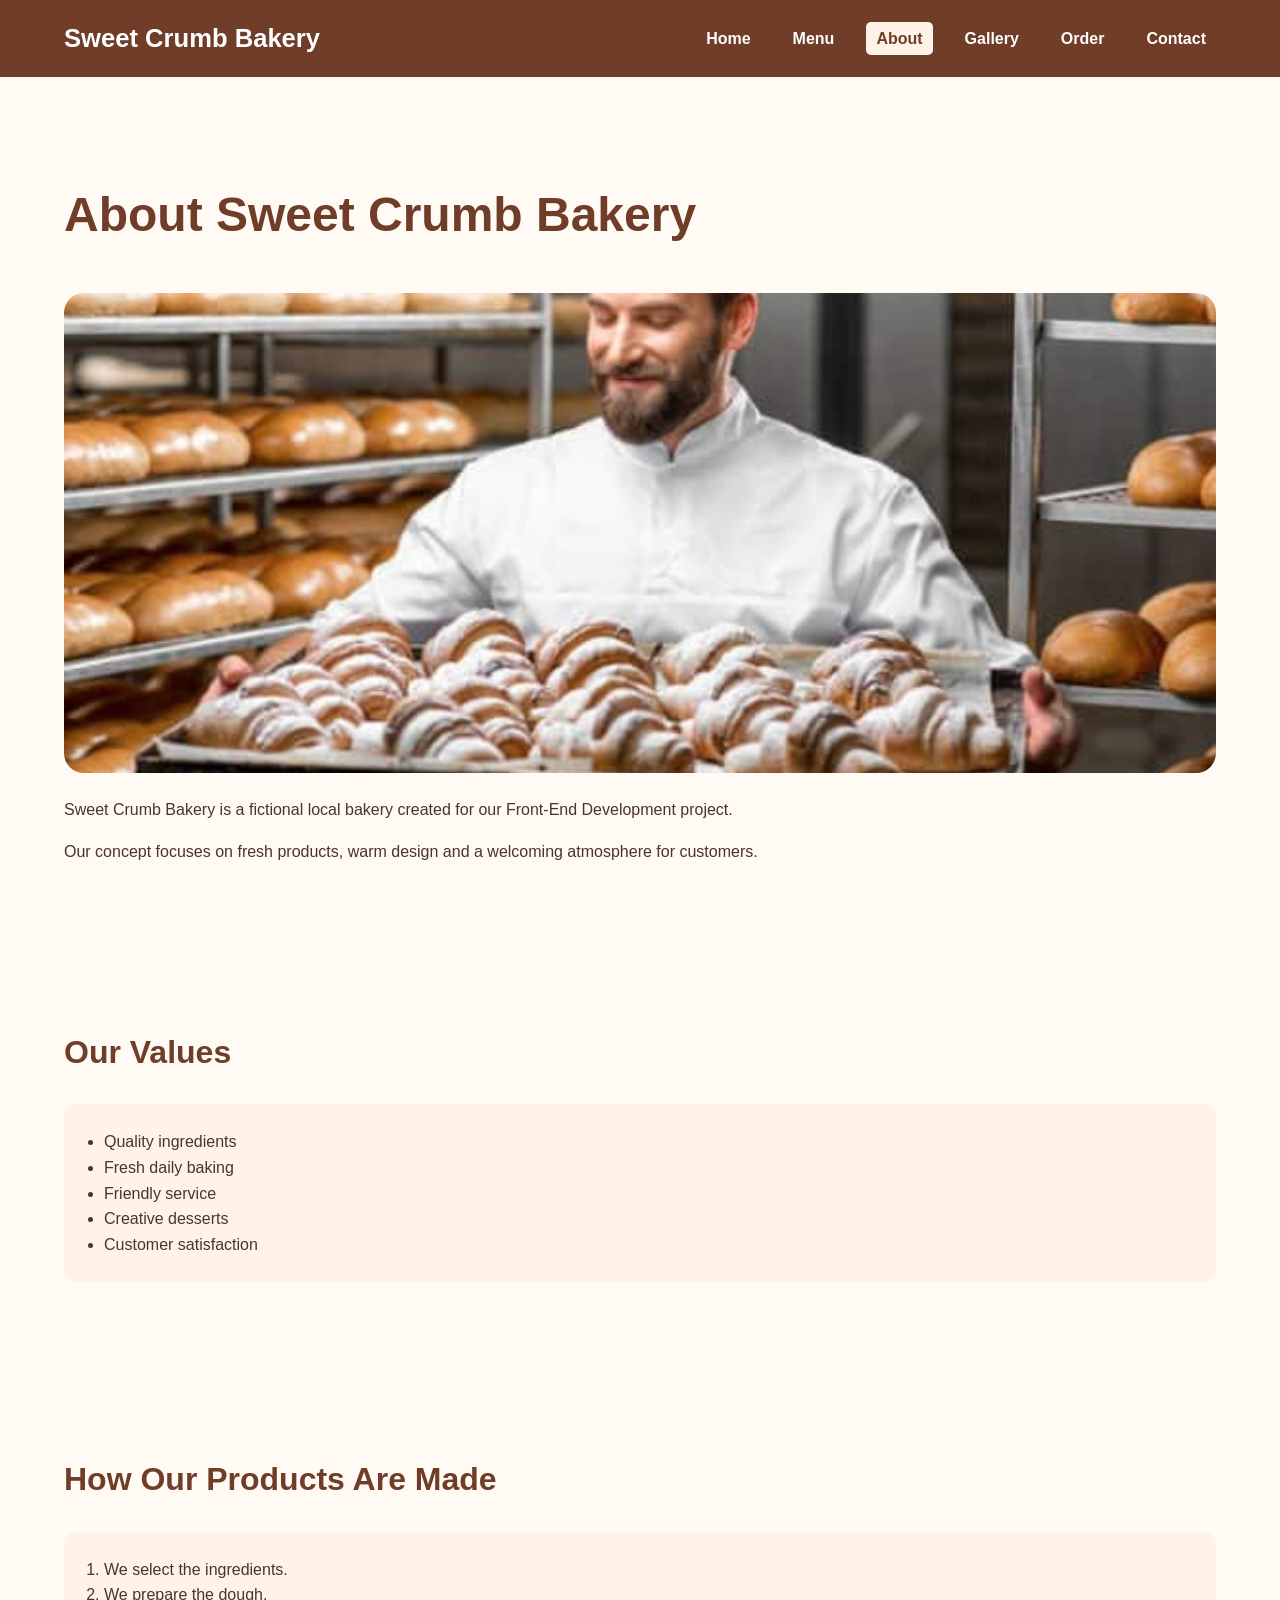
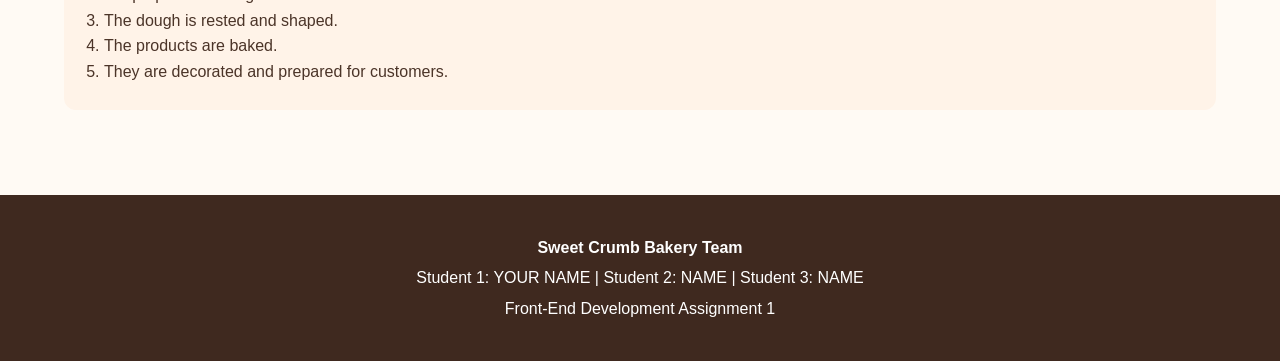
==== about.html @ 6a40d001 "first commit" ====
<!DOCTYPE html>
<html lang="en">

<head>
    <!-- Page created by Student 2 -->
    <meta charset="UTF-8">
    <meta name="viewport" content="width=device-width, initial-scale=1.0">

    <title>Sweet Crumb Bakery | About Us</title>

    <link rel="stylesheet" href="css/style.css">
</head>

<body>

<header id="main-header">

    <nav class="nav-container">

        <a class="logo" href="index.html">
            Sweet Crumb Bakery
        </a>

        <ul class="nav-menu">
            <li><a href="index.html">Home</a></li>
            <li><a href="menu.html">Menu</a></li>
            <li><a class="active" href="about.html">About</a></li>
            <li><a href="gallery.html">Gallery</a></li>
            <li><a href="order.html">Order</a></li>
            <li><a href="contact.html">Contact</a></li>
        </ul>

    </nav>

</header>


<main>

<section class="section">

    <div class="container">

        <h1>About Sweet Crumb Bakery</h1>

        <img
            src="images/about.jpg"
            alt="Baker preparing fresh bakery products"
            class="feature-image"
        >

        <p>
            Sweet Crumb Bakery is a fictional local bakery created
            for our Front-End Development project.
        </p>

        <p>
            Our concept focuses on fresh products, warm design
            and a welcoming atmosphere for customers.
        </p>

    </div>

</section>


<section class="section">

    <div class="container">

        <h2>Our Values</h2>

        <ul class="list-box">
            <li>Quality ingredients</li>
            <li>Fresh daily baking</li>
            <li>Friendly service</li>
            <li>Creative desserts</li>
            <li>Customer satisfaction</li>
        </ul>

    </div>

</section>


<section class="section">

    <div class="container">

        <h2>How Our Products Are Made</h2>

        <ol class="list-box">
            <li>We select the ingredients.</li>
            <li>We prepare the dough.</li>
            <li>The dough is rested and shaped.</li>
            <li>The products are baked.</li>
            <li>They are decorated and prepared for customers.</li>
        </ol>

    </div>

</section>

</main>


<footer>

    <p><strong>Sweet Crumb Bakery Team</strong></p>

    <p>
        Student 1: YOUR NAME |
        Student 2: NAME |
        Student 3: NAME
    </p>

    <p>Front-End Development Assignment 1</p>

</footer>

</body>

</html>
---- css/style.css ----
/* ================================
   SWEET CRUMB BAKERY
   Assignment 1 - HTML & CSS Basics
   ================================ */


/* ELEMENT SELECTORS */

* {
    box-sizing: border-box;
}

body {
    margin: 0;
    font-family: Arial, Helvetica, sans-serif;
    background-color: #fffaf4;
    color: #4b3428;
    line-height: 1.6;
}

h1,
h2,
h3 {
    color: #6f3d28;
}

h1 {
    font-size: 3rem;
}

h2 {
    font-size: 2rem;
}

p {
    font-size: 1rem;
}

a {
    color: #9b5d3e;
    text-decoration: none;
}

a:hover {
    color: #d78d5d;
}


/* ID SELECTOR */

#main-header {
    background-color: #6f3d28;
    padding: 18px 5%;
}

#contact-form,
#order-form {
    background-color: #fff3e8;
    border: 2px solid #e2b995;
    border-radius: 15px;
    padding: 25px;
}


/* NAVIGATION */

.nav-container {
    max-width: 1200px;
    margin: auto;
    display: flex;
    justify-content: space-between;
    align-items: center;
}

.logo {
    color: white;
    font-size: 1.6rem;
    font-weight: bold;
}

.nav-menu {
    list-style: none;
    padding: 0;
    margin: 0;
    display: flex;
    gap: 22px;
}


/* DESCENDANT SELECTOR */

.nav-menu a {
    color: white;
    font-weight: bold;
    padding: 8px 10px;
    border-radius: 5px;
}

.nav-menu a:hover {
    background-color: #d78d5d;
    color: white;
}

.nav-menu a.active {
    background-color: #fff3e8;
    color: #6f3d28;
}


/* LAYOUT */

.container {
    width: 90%;
    max-width: 1200px;
    margin: auto;
}

.section {
    padding: 60px 0;
}

.text-center {
    text-align: center;
}


/* HERO */

.hero {
    min-height: 70vh;
    display: flex;
    align-items: center;
    gap: 40px;
}

.hero-text,
.hero-image {
    width: 50%;
}

.hero-image img {
    width: 100%;
    height: 450px;
    object-fit: cover;
    border-radius: 20px;
}

.highlight {
    color: #d0784c;
}


/* CARDS */

.card-grid,
.menu-grid,
.gallery-grid {
    display: flex;
    flex-wrap: wrap;
    gap: 25px;
}

.card {
    background-color: white;
    border: 1px solid #ead7c7;
    border-radius: 15px;
    padding: 25px;
    flex: 1;
    min-width: 250px;
    box-shadow: 0 4px 12px rgba(0, 0, 0, 0.08);
}

.card:hover {
    transform: translateY(-4px);
}

.card img {
    width: 100%;
    height: 220px;
    object-fit: cover;
    border-radius: 12px;
}


/* BUTTON */

.btn {
    display: inline-block;
    background-color: #9b5d3e;
    color: white;
    border: none;
    border-radius: 8px;
    padding: 12px 22px;
    cursor: pointer;
    font-size: 1rem;
}

.btn:hover {
    background-color: #d0784c;
    color: white;
}


/* IMAGES */

.feature-image {
    width: 100%;
    max-height: 480px;
    object-fit: cover;
    border-radius: 20px;
}

.round-image {
    width: 180px;
    height: 180px;
    object-fit: cover;
    border-radius: 50%;
    border: 5px solid #e2b995;
}


/* TABLE */

table {
    width: 100%;
    border-collapse: collapse;
    background-color: white;
    margin-top: 25px;
}

table th {
    background-color: #6f3d28;
    color: white;
    padding: 15px;
}

table td {
    border: 1px solid #ddc7b5;
    padding: 15px;
    text-align: center;
}

table tr:nth-child(even) {
    background-color: #fff3e8;
}


/* FORMS */

form {
    max-width: 700px;
    margin: 20px auto;
}

.form-group {
    margin-bottom: 20px;
}

form label {
    display: block;
    font-weight: bold;
    margin-bottom: 7px;
}

form input,
form select,
form textarea {
    width: 100%;
    padding: 12px;
    border: 1px solid #cda98c;
    border-radius: 7px;
    font-family: inherit;
    font-size: 1rem;
}

form input:focus,
form select:focus,
form textarea:focus {
    outline: 2px solid #d78d5d;
    background-color: #fffdf9;
}

form textarea {
    min-height: 140px;
}


/* TEAM SECTION */

.team-box {
    margin-top: 40px;
    background-color: #f8e7d8;
    padding: 30px;
    border-left: 6px solid #9b5d3e;
    border-radius: 10px;
}


/* LISTS */

.list-box {
    background-color: #fff3e8;
    padding: 25px 40px;
    border-radius: 12px;
    margin: 25px 0;
}


/* FOOTER */

footer {
    background-color: #3f291f;
    color: white;
    padding: 35px 5%;
    text-align: center;
}

footer p {
    margin: 5px 0;
}


/* RESPONSIVE DESIGN */

@media (max-width: 800px) {

    .nav-container,
    .hero {
        flex-direction: column;
    }

    .nav-menu {
        flex-wrap: wrap;
        justify-content: center;
    }

    .hero-text,
    .hero-image {
        width: 100%;
    }

    h1 {
        font-size: 2.2rem;
    }
}
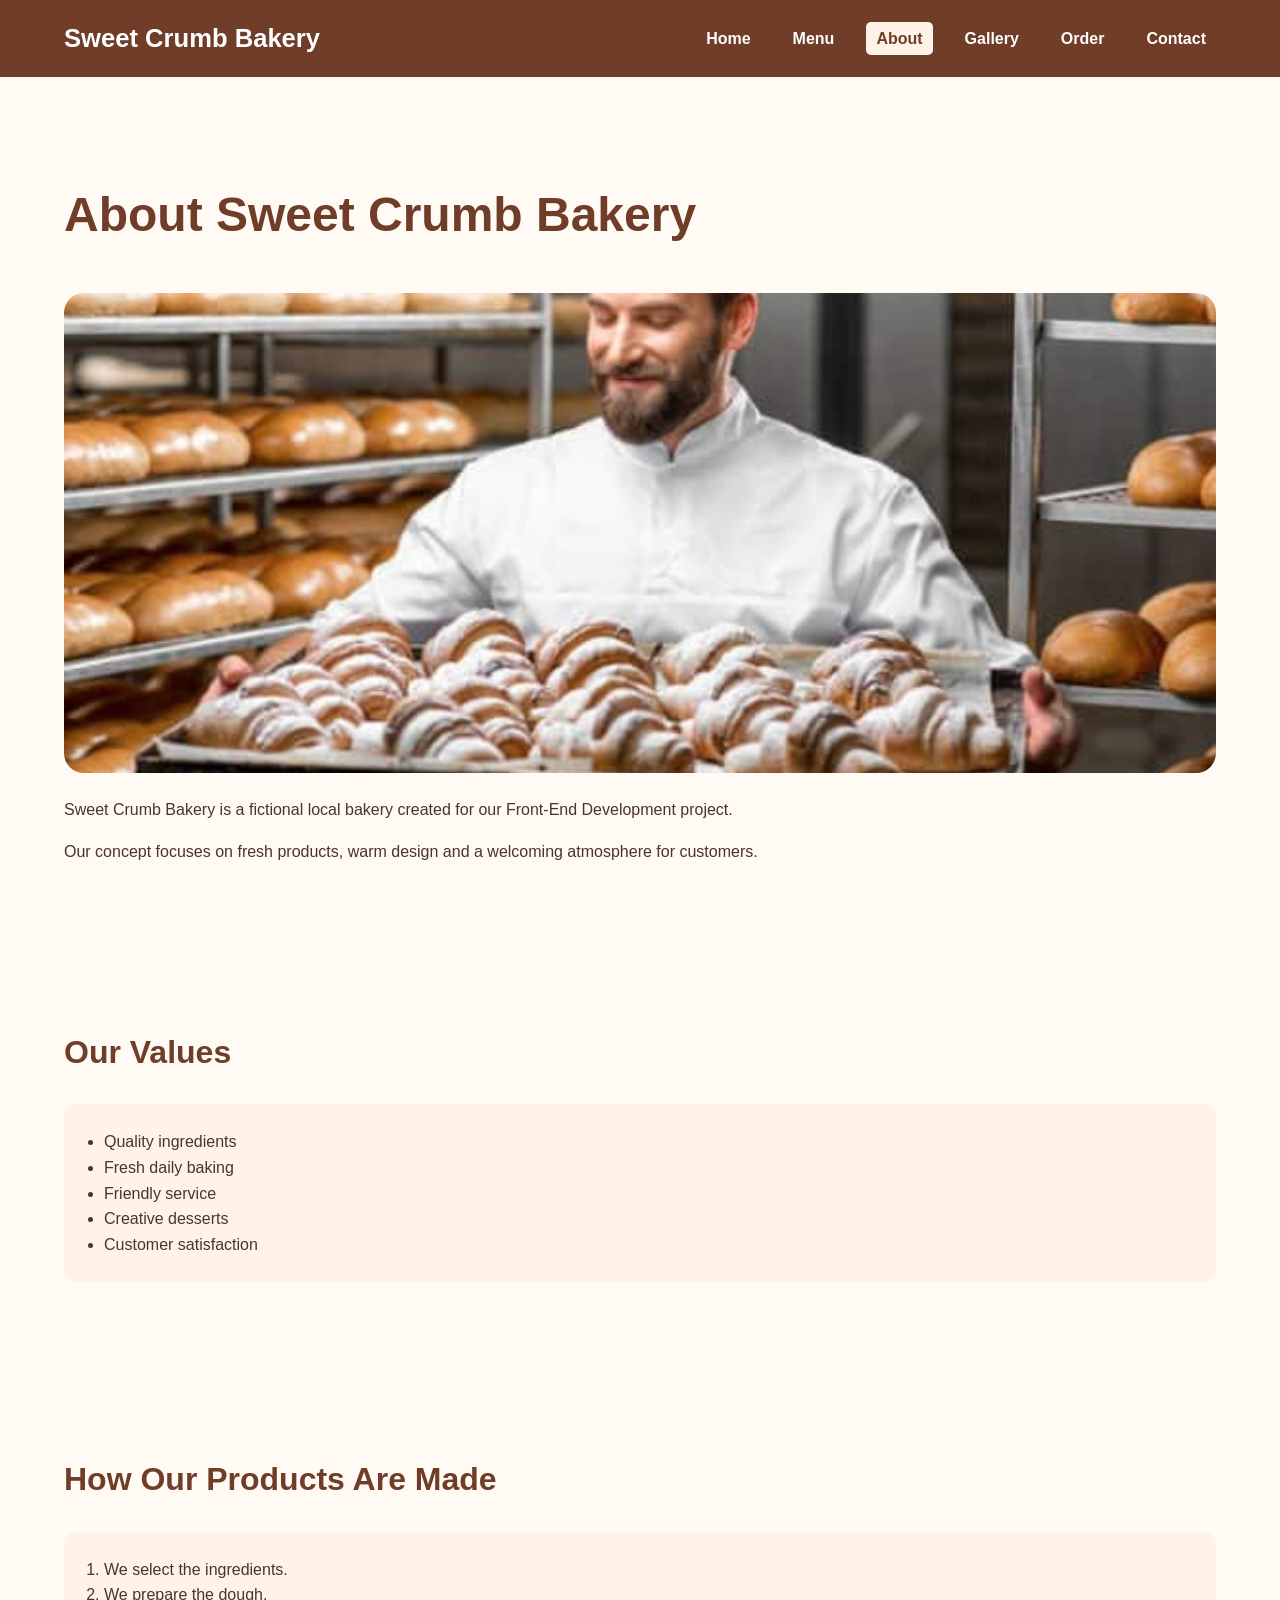
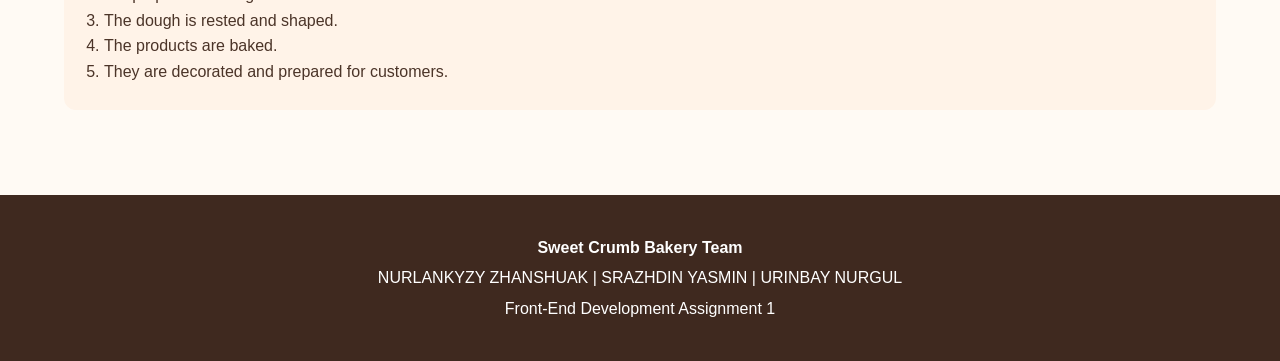
==== commit bf7e3bed: "update html and css" ====
--- a/about.html
+++ b/about.html
@@ -2,7 +2,7 @@
 <html lang="en">
 
 <head>
-    <!-- Page created by Student 2 -->
+    <!-- Page created by NURLANKYZY ZHANSHUAK -->
     <meta charset="UTF-8">
     <meta name="viewport" content="width=device-width, initial-scale=1.0">
 
@@ -109,9 +109,9 @@
     <p><strong>Sweet Crumb Bakery Team</strong></p>
 
     <p>
-        Student 1: YOUR NAME |
-        Student 2: NAME |
-        Student 3: NAME
+        NURLANKYZY ZHANSHUAK |
+        SRAZHDIN YASMIN |
+        URINBAY NURGUL
     </p>
 
     <p>Front-End Development Assignment 1</p>
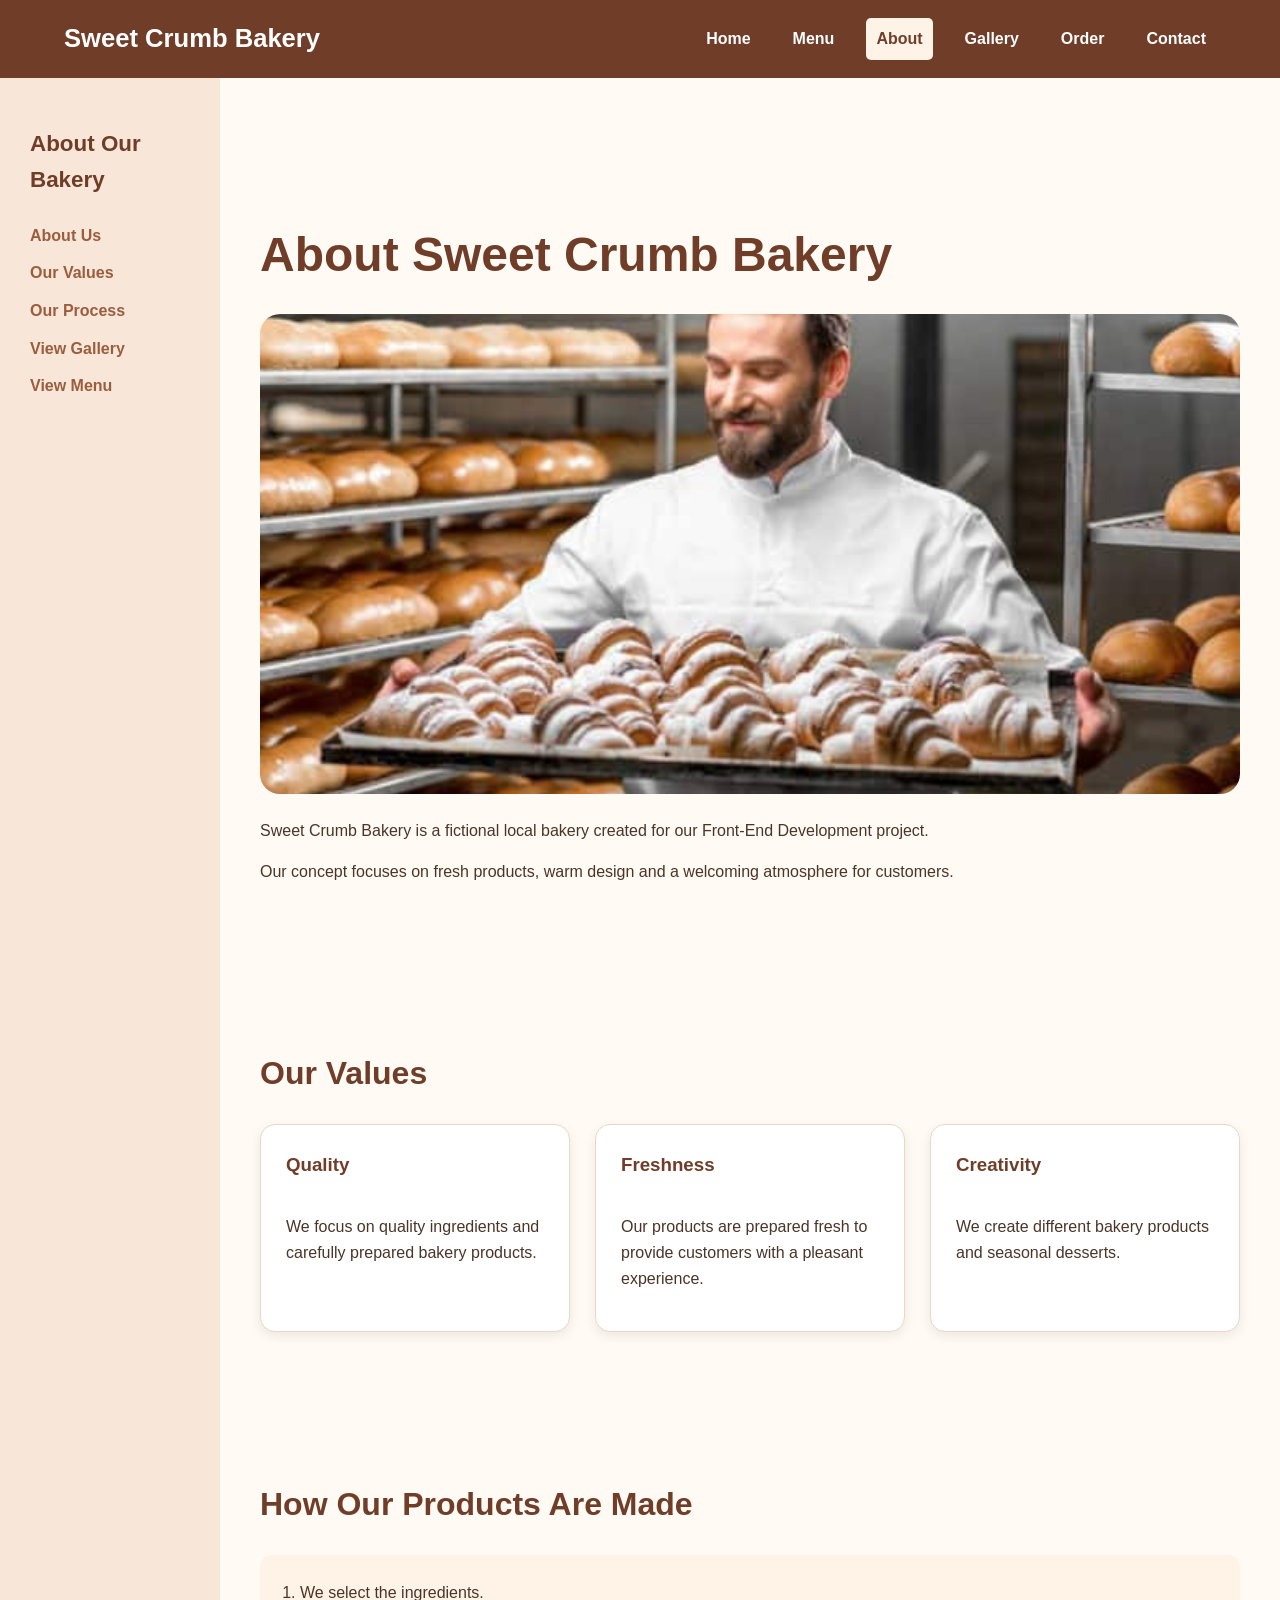
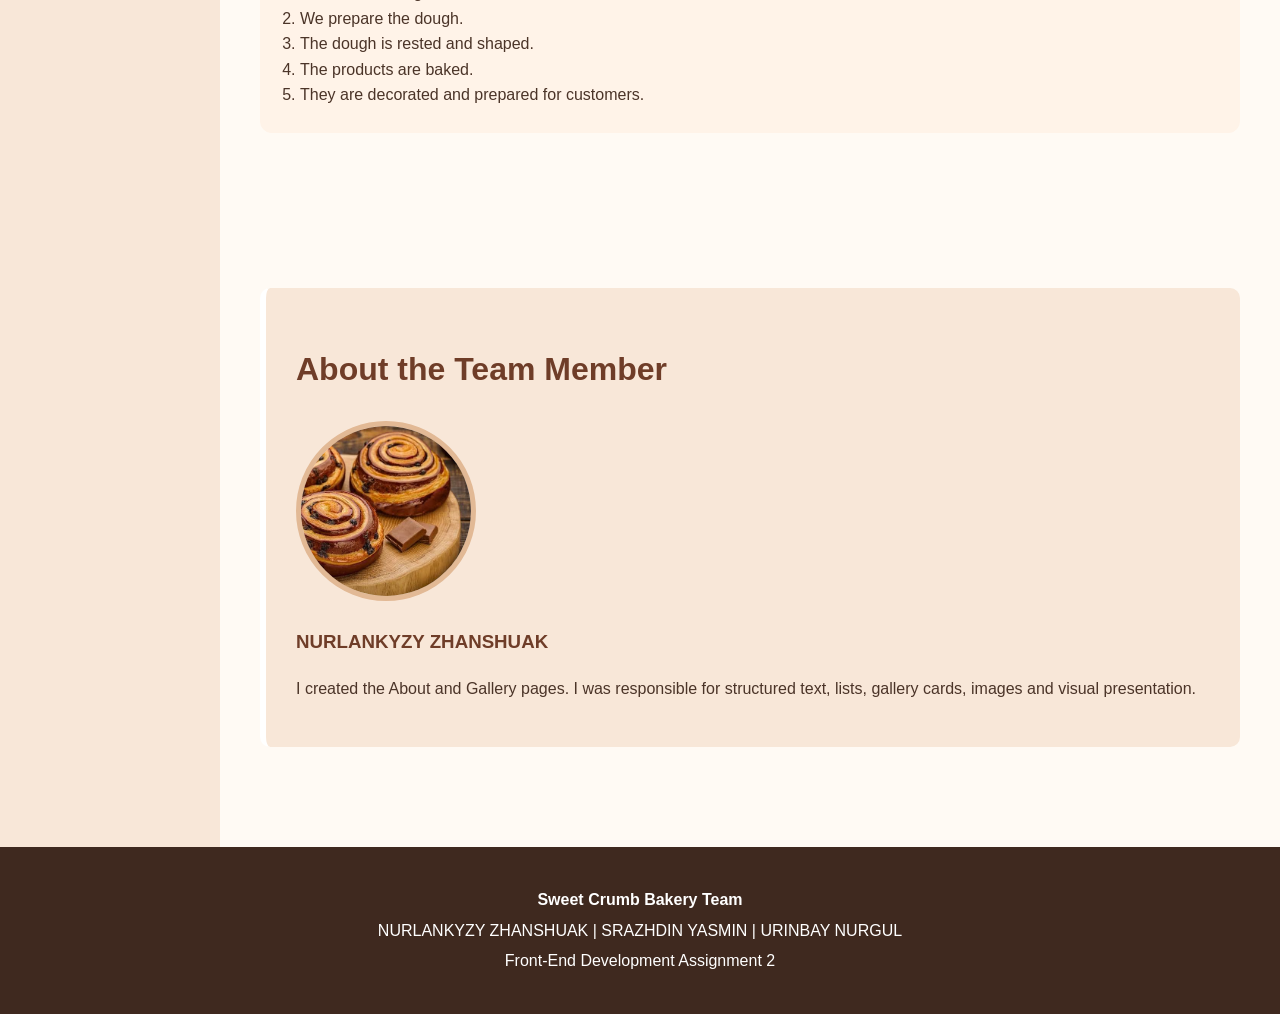
==== commit 6987abb5: "Co-authored-by: nurgulurinbay <nurgulurinbay@users.noreply.github.com>" ====
--- a/about.html
+++ b/about.html
@@ -13,110 +13,284 @@
 
 <body>
 
-<header id="main-header">
-
-    <nav class="nav-container">
-
-        <a class="logo" href="index.html">
-            Sweet Crumb Bakery
-        </a>
-
-        <ul class="nav-menu">
-            <li><a href="index.html">Home</a></li>
-            <li><a href="menu.html">Menu</a></li>
-            <li><a class="active" href="about.html">About</a></li>
-            <li><a href="gallery.html">Gallery</a></li>
-            <li><a href="order.html">Order</a></li>
-            <li><a href="contact.html">Contact</a></li>
+<div class="page-layout">
+
+    <!-- =========================
+         GRID AREA: HEADER
+         ========================= -->
+
+    <header id="main-header" class="grid-header">
+
+        <nav class="nav-container">
+
+            <a class="logo" href="index.html">
+                Sweet Crumb Bakery
+            </a>
+
+            <ul class="nav-menu">
+
+                <li>
+                    <a href="index.html">
+                        Home
+                    </a>
+                </li>
+
+                <li>
+                    <a href="menu.html">
+                        Menu
+                    </a>
+                </li>
+
+                <li>
+                    <a class="active" href="about.html">
+                        About
+                    </a>
+                </li>
+
+                <li>
+                    <a href="gallery.html">
+                        Gallery
+                    </a>
+                </li>
+
+                <li>
+                    <a href="order.html">
+                        Order
+                    </a>
+                </li>
+
+                <li>
+                    <a href="contact.html">
+                        Contact
+                    </a>
+                </li>
+
+            </ul>
+
+        </nav>
+
+    </header>
+
+
+    <!-- =========================
+         GRID AREA: SIDEBAR
+         ========================= -->
+
+    <aside class="grid-sidebar">
+
+        <h2>About Our Bakery</h2>
+
+        <ul>
+
+            <li>
+                <a href="#about">
+                    About Us
+                </a>
+            </li>
+
+            <li>
+                <a href="#values">
+                    Our Values
+                </a>
+            </li>
+
+            <li>
+                <a href="#process">
+                    Our Process
+                </a>
+            </li>
+
+            <li>
+                <a href="gallery.html">
+                    View Gallery
+                </a>
+            </li>
+
+            <li>
+                <a href="menu.html">
+                    View Menu
+                </a>
+            </li>
+
         </ul>
 
-    </nav>
-
-</header>
-
-
-<main>
-
-<section class="section">
-
-    <div class="container">
-
-        <h1>About Sweet Crumb Bakery</h1>
-
-        <img
-            src="images/about.jpg"
-            alt="Baker preparing fresh bakery products"
-            class="feature-image"
-        >
+    </aside>
+
+
+    <!-- =========================
+         GRID AREA: MAIN
+         ========================= -->
+
+    <main class="grid-main">
+
+        <section id="about" class="section">
+
+            <h1>
+                About Sweet Crumb Bakery
+            </h1>
+
+            <img
+                src="images/about.jpg"
+                alt="Baker preparing fresh bakery products"
+                class="feature-image"
+            >
+
+            <p>
+                Sweet Crumb Bakery is a fictional local bakery
+                created for our Front-End Development project.
+            </p>
+
+            <p>
+                Our concept focuses on fresh products, warm design
+                and a welcoming atmosphere for customers.
+            </p>
+
+        </section>
+
+
+        <section id="values" class="section">
+
+            <h2>
+                Our Values
+            </h2>
+
+            <div class="card-grid">
+
+                <article class="card">
+
+                    <h3>
+                        Quality
+                    </h3>
+
+                    <p>
+                        We focus on quality ingredients
+                        and carefully prepared bakery products.
+                    </p>
+
+                </article>
+
+
+                <article class="card">
+
+                    <h3>
+                        Freshness
+                    </h3>
+
+                    <p>
+                        Our products are prepared fresh
+                        to provide customers with a pleasant experience.
+                    </p>
+
+                </article>
+
+
+                <article class="card">
+
+                    <h3>
+                        Creativity
+                    </h3>
+
+                    <p>
+                        We create different bakery products
+                        and seasonal desserts.
+                    </p>
+
+                </article>
+
+            </div>
+
+        </section>
+
+
+        <section id="process" class="section">
+
+            <h2>
+                How Our Products Are Made
+            </h2>
+
+            <ol class="list-box">
+
+                <li>
+                    We select the ingredients.
+                </li>
+
+                <li>
+                    We prepare the dough.
+                </li>
+
+                <li>
+                    The dough is rested and shaped.
+                </li>
+
+                <li>
+                    The products are baked.
+                </li>
+
+                <li>
+                    They are decorated and prepared for customers.
+                </li>
+
+            </ol>
+
+        </section>
+
+
+        <section class="section">
+
+            <div class="team-box">
+
+                <h2>
+                    About the Team Member
+                </h2>
+
+                <img
+                    src="images/gallery.jpg"
+                    alt="Feature image representing team member work"
+                    class="round-image"
+                >
+
+                <h3>
+                    NURLANKYZY ZHANSHUAK
+                </h3>
+
+                <p>
+                    I created the About and Gallery pages.
+                    I was responsible for structured text, lists,
+                    gallery cards, images and visual presentation.
+                </p>
+
+            </div>
+
+        </section>
+
+    </main>
+
+
+    <!-- =========================
+         GRID AREA: FOOTER
+         ========================= -->
+
+    <footer class="grid-footer">
 
         <p>
-            Sweet Crumb Bakery is a fictional local bakery created
-            for our Front-End Development project.
+            <strong>
+                Sweet Crumb Bakery Team
+            </strong>
         </p>
 
         <p>
-            Our concept focuses on fresh products, warm design
-            and a welcoming atmosphere for customers.
+            NURLANKYZY ZHANSHUAK |
+            SRAZHDIN YASMIN |
+            URINBAY NURGUL
         </p>
 
-    </div>
-
-</section>
-
-
-<section class="section">
-
-    <div class="container">
-
-        <h2>Our Values</h2>
-
-        <ul class="list-box">
-            <li>Quality ingredients</li>
-            <li>Fresh daily baking</li>
-            <li>Friendly service</li>
-            <li>Creative desserts</li>
-            <li>Customer satisfaction</li>
-        </ul>
-
-    </div>
-
-</section>
-
-
-<section class="section">
-
-    <div class="container">
-
-        <h2>How Our Products Are Made</h2>
-
-        <ol class="list-box">
-            <li>We select the ingredients.</li>
-            <li>We prepare the dough.</li>
-            <li>The dough is rested and shaped.</li>
-            <li>The products are baked.</li>
-            <li>They are decorated and prepared for customers.</li>
-        </ol>
-
-    </div>
-
-</section>
-
-</main>
-
-
-<footer>
-
-    <p><strong>Sweet Crumb Bakery Team</strong></p>
-
-    <p>
-        NURLANKYZY ZHANSHUAK |
-        SRAZHDIN YASMIN |
-        URINBAY NURGUL
-    </p>
-
-    <p>Front-End Development Assignment 1</p>
-
-</footer>
+        <p>
+            Front-End Development Assignment 2
+        </p>
+
+    </footer>
+
+</div>
 
 </body>
 
--- a/css/style.css
+++ b/css/style.css
@@ -1,13 +1,18 @@
-/* ================================
+/* =========================================
    SWEET CRUMB BAKERY
-   Assignment 1 - HTML & CSS Basics
-   ================================ */
-
-
-/* ELEMENT SELECTORS */
+   Assignment 2 - Flexbox & CSS Grid
+   ========================================= */
+
+/* ================================
+   BASIC STYLES
+   ================================ */
 
 * {
     box-sizing: border-box;
+}
+
+html {
+    scroll-behavior: smooth;
 }
 
 body {
@@ -26,10 +31,12 @@
 
 h1 {
     font-size: 3rem;
+    margin-bottom: 20px;
 }
 
 h2 {
     font-size: 2rem;
+    margin-bottom: 25px;
 }
 
 p {
@@ -46,54 +53,59 @@
 }
 
 
-/* ID SELECTOR */
+/* ================================
+   HEADER - FLEXBOX
+   Assignment 2 Task 1
+   ================================ */
 
 #main-header {
     background-color: #6f3d28;
     padding: 18px 5%;
 }
 
-#contact-form,
-#order-form {
-    background-color: #fff3e8;
-    border: 2px solid #e2b995;
-    border-radius: 15px;
-    padding: 25px;
-}
-
-
-/* NAVIGATION */
-
 .nav-container {
     max-width: 1200px;
     margin: auto;
+
+    /* FLEXBOX */
     display: flex;
     justify-content: space-between;
     align-items: center;
+
+    gap: 30px;
 }
 
 .logo {
     color: white;
     font-size: 1.6rem;
     font-weight: bold;
+    white-space: nowrap;
 }
 
 .nav-menu {
     list-style: none;
     padding: 0;
     margin: 0;
-    display: flex;
+
+    /* FLEXBOX */
+    display: flex;
+
+    /* spacing between links */
     gap: 22px;
-}
-
-
-/* DESCENDANT SELECTOR */
+
+    align-items: center;
+}
+
+.nav-menu li {
+    display: flex;
+}
 
 .nav-menu a {
     color: white;
     font-weight: bold;
     padding: 8px 10px;
     border-radius: 5px;
+    transition: 0.3s;
 }
 
 .nav-menu a:hover {
@@ -107,7 +119,9 @@
 }
 
 
-/* LAYOUT */
+/* ================================
+   GENERAL LAYOUT
+   ================================ */
 
 .container {
     width: 90%;
@@ -124,18 +138,25 @@
 }
 
 
-/* HERO */
+/* ================================
+   HERO - FLEXBOX
+   ================================ */
 
 .hero {
     min-height: 70vh;
-    display: flex;
+
+    /* FLEXBOX */
+    display: flex;
+
     align-items: center;
+    justify-content: space-between;
+
     gap: 40px;
 }
 
 .hero-text,
 .hero-image {
-    width: 50%;
+    flex: 1;
 }
 
 .hero-image img {
@@ -150,14 +171,18 @@
 }
 
 
-/* CARDS */
+/* ================================
+   CARDS - FLEXBOX
+   Assignment 2 Task 2
+   ================================ */
 
 .card-grid,
-.menu-grid,
-.gallery-grid {
+.menu-grid {
     display: flex;
     flex-wrap: wrap;
     gap: 25px;
+
+    align-items: stretch;
 }
 
 .card {
@@ -165,13 +190,39 @@
     border: 1px solid #ead7c7;
     border-radius: 15px;
     padding: 25px;
-    flex: 1;
-    min-width: 250px;
+
+    /* Makes cards share available space */
+    flex: 1 1 250px;
+
+    /* Equal-height behavior */
+    display: flex;
+    flex-direction: column;
+
     box-shadow: 0 4px 12px rgba(0, 0, 0, 0.08);
+
+    transition:
+        transform 0.3s ease,
+        box-shadow 0.3s ease;
 }
 
 .card:hover {
-    transform: translateY(-4px);
+    transform: translateY(-6px);
+
+    box-shadow:
+        0 10px 22px rgba(0, 0, 0, 0.15);
+}
+
+.card h3 {
+    margin-top: 0;
+}
+
+.card p {
+    margin-bottom: 15px;
+}
+
+.card .btn {
+    margin-top: auto;
+    align-self: flex-start;
 }
 
 .card img {
@@ -179,64 +230,235 @@
     height: 220px;
     object-fit: cover;
     border-radius: 12px;
-}
-
-
-/* BUTTON */
+    margin-bottom: 15px;
+}
+
+
+/* ================================
+   BUTTON
+   ================================ */
 
 .btn {
     display: inline-block;
+
     background-color: #9b5d3e;
     color: white;
+
     border: none;
     border-radius: 8px;
+
     padding: 12px 22px;
+
     cursor: pointer;
+
     font-size: 1rem;
+
+    transition: 0.3s;
 }
 
 .btn:hover {
     background-color: #d0784c;
     color: white;
-}
-
-
-/* IMAGES */
+
+    transform: translateY(-2px);
+}
+
+
+/* ================================
+   GRID PAGE LAYOUT
+   Assignment 2 Task 3
+   ================================ */
+
+.page-layout {
+    display: grid;
+
+    grid-template-columns: 220px 1fr;
+
+    grid-template-rows: auto 1fr auto;
+
+    grid-template-areas:
+        "header header"
+        "sidebar main"
+        "footer footer";
+
+    min-height: 100vh;
+}
+
+.grid-header {
+    grid-area: header;
+}
+
+.grid-sidebar {
+    grid-area: sidebar;
+
+    background-color: #f8e7d8;
+    padding: 30px;
+}
+
+.grid-main {
+    grid-area: main;
+
+    padding: 40px;
+}
+
+.grid-footer {
+    grid-area: footer;
+}
+
+
+/* Sidebar */
+
+.grid-sidebar h2 {
+    font-size: 1.4rem;
+}
+
+.grid-sidebar ul {
+    list-style: none;
+    padding: 0;
+}
+
+.grid-sidebar li {
+    margin-bottom: 12px;
+}
+
+.grid-sidebar a {
+    font-weight: bold;
+}
+
+
+/* ================================
+   IMAGE GALLERY - CSS GRID
+   Assignment 2 Task 4
+   ================================ */
+
+.gallery-grid {
+    display: grid;
+
+    /* 3 equal columns */
+    grid-template-columns: repeat(3, 1fr);
+
+    /* equal spacing */
+    gap: 25px;
+}
+
+.gallery-item {
+    position: relative;
+
+    overflow: hidden;
+
+    border-radius: 15px;
+
+    background-color: white;
+
+    box-shadow:
+        0 4px 12px rgba(0, 0, 0, 0.08);
+}
+
+.gallery-item img {
+    display: block;
+
+    width: 100%;
+    height: 260px;
+
+    object-fit: cover;
+
+    transition: transform 0.4s ease;
+}
+
+
+/* Caption overlay */
+
+.gallery-caption {
+    position: absolute;
+
+    left: 0;
+    right: 0;
+    bottom: 0;
+
+    padding: 18px;
+
+    background-color: rgba(63, 41, 31, 0.85);
+
+    color: white;
+
+    transform: translateY(100%);
+
+    transition: transform 0.3s ease;
+}
+
+.gallery-caption h3 {
+    color: white;
+    margin: 0 0 5px;
+}
+
+.gallery-caption p {
+    margin: 0;
+}
+
+
+/* Hover effect */
+
+.gallery-item:hover img {
+    transform: scale(1.08);
+}
+
+.gallery-item:hover .gallery-caption {
+    transform: translateY(0);
+}
+
+
+/* ================================
+   IMAGES
+   ================================ */
 
 .feature-image {
     width: 100%;
     max-height: 480px;
+
     object-fit: cover;
+
     border-radius: 20px;
 }
 
 .round-image {
     width: 180px;
     height: 180px;
+
     object-fit: cover;
+
     border-radius: 50%;
+
     border: 5px solid #e2b995;
 }
 
 
-/* TABLE */
+/* ================================
+   TABLE
+   ================================ */
 
 table {
     width: 100%;
+
     border-collapse: collapse;
+
     background-color: white;
+
     margin-top: 25px;
 }
 
 table th {
     background-color: #6f3d28;
+
     color: white;
+
     padding: 15px;
 }
 
 table td {
     border: 1px solid #ddc7b5;
+
     padding: 15px;
+
     text-align: center;
 }
 
@@ -245,10 +467,24 @@
 }
 
 
-/* FORMS */
+/* ================================
+   FORMS
+   ================================ */
+
+#contact-form,
+#order-form {
+    background-color: #fff3e8;
+
+    border: 2px solid #e2b995;
+
+    border-radius: 15px;
+
+    padding: 25px;
+}
 
 form {
     max-width: 700px;
+
     margin: 20px auto;
 }
 
@@ -258,7 +494,9 @@
 
 form label {
     display: block;
+
     font-weight: bold;
+
     margin-bottom: 7px;
 }
 
@@ -266,10 +504,15 @@
 form select,
 form textarea {
     width: 100%;
+
     padding: 12px;
+
     border: 1px solid #cda98c;
+
     border-radius: 7px;
+
     font-family: inherit;
+
     font-size: 1rem;
 }
 
@@ -277,6 +520,7 @@
 form select:focus,
 form textarea:focus {
     outline: 2px solid #d78d5d;
+
     background-color: #fffdf9;
 }
 
@@ -285,33 +529,49 @@
 }
 
 
-/* TEAM SECTION */
+/* ================================
+   TEAM SECTION
+   ================================ */
 
 .team-box {
-    margin-top: 40px;
+    margin-top: 10px;
+
     background-color: #f8e7d8;
+
     padding: 30px;
-    border-left: 6px solid #9b5d3e;
+
+    border-left: 6px solid white;
+
     border-radius: 10px;
 }
 
 
-/* LISTS */
+/* ================================
+   LISTS
+   ================================ */
 
 .list-box {
     background-color: #fff3e8;
+
     padding: 25px 40px;
+
     border-radius: 12px;
+
     margin: 25px 0;
 }
 
 
-/* FOOTER */
+/* ================================
+   FOOTER
+   ================================ */
 
 footer {
     background-color: #3f291f;
+
     color: white;
+
     padding: 35px 5%;
+
     text-align: center;
 }
 
@@ -320,12 +580,13 @@
 }
 
 
-/* RESPONSIVE DESIGN */
-
-@media (max-width: 800px) {
-
-    .nav-container,
-    .hero {
+/* ================================
+   RESPONSIVE DESIGN
+   ================================ */
+
+@media (max-width: 900px) {
+
+    .nav-container {
         flex-direction: column;
     }
 
@@ -334,12 +595,269 @@
         justify-content: center;
     }
 
+    .hero {
+        flex-direction: column;
+    }
+
     .hero-text,
     .hero-image {
         width: 100%;
     }
 
+    .gallery-grid {
+        grid-template-columns: repeat(2, 1fr);
+    }
+
+    .page-layout {
+        grid-template-columns: 1fr;
+
+        grid-template-areas:
+            "header"
+            "sidebar"
+            "main"
+            "footer";
+    }
+}
+
+
+@media (max-width: 600px) {
+
     h1 {
         font-size: 2.2rem;
     }
-}+
+    h2 {
+        font-size: 1.6rem;
+    }
+
+    .gallery-grid {
+        grid-template-columns: 1fr;
+    }
+
+    .nav-menu {
+        gap: 8px;
+    }
+
+    .nav-menu a {
+        padding: 6px 7px;
+        font-size: 0.9rem;
+    }
+
+    .hero-image img {
+        height: 300px;
+    }
+
+    .grid-main {
+        padding: 25px;
+    }
+}
+
+/* =========================================
+   ORDER PAGE - ASSIGNMENT 2
+   CSS GRID LAYOUT
+   Created by URINBAY NURGUL
+   ========================================= */
+
+.order-page {
+    min-height: 100vh;
+
+    display: grid;
+
+    grid-template-columns: 230px 1fr;
+    grid-template-rows: auto 1fr auto;
+
+    grid-template-areas:
+        "header header"
+        "sidebar main"
+        "footer footer";
+}
+
+
+/* GRID AREAS */
+
+.order-header {
+    grid-area: header;
+}
+
+.order-sidebar {
+    grid-area: sidebar;
+}
+
+.order-main {
+    grid-area: main;
+}
+
+.order-footer {
+    grid-area: footer;
+}
+
+
+/* SIDEBAR */
+
+.order-sidebar {
+    background-color: #f8e7d8;
+    padding: 30px 20px;
+    border-right: 1px solid #e2b995;
+}
+
+.order-sidebar h2 {
+    margin-top: 0;
+    color: #6f3d28;
+}
+
+.order-sidebar-nav {
+    display: flex;
+    flex-direction: column;
+    gap: 10px;
+}
+
+.order-sidebar-nav a {
+    color: #6f3d28;
+    font-weight: bold;
+    padding: 8px 10px;
+    border-radius: 6px;
+}
+
+.order-sidebar-nav a:hover {
+    background-color: #e2b995;
+}
+
+.order-sidebar-box {
+    margin-top: 30px;
+    padding: 15px;
+    background-color: #fffaf4;
+    border-radius: 10px;
+}
+
+
+/* MAIN CONTENT */
+
+.order-main {
+    padding: 50px;
+    background-color: #fffaf4;
+}
+
+.order-section {
+    max-width: 900px;
+    margin: 0 auto;
+}
+
+.order-feature-image {
+    width: 100%;
+    max-height: 400px;
+    object-fit: cover;
+    border-radius: 20px;
+    margin: 10px 0 20px;
+}
+
+
+/* ORDER FORM */
+
+.order-form {
+    display: flex;
+    flex-direction: column;
+    gap: 5px;
+}
+
+.order-form-group {
+    margin-bottom: 15px;
+}
+
+
+/* ORDER INFORMATION */
+
+.order-info {
+    max-width: 900px;
+    margin: 50px auto 0;
+}
+
+.order-info-items {
+    display: flex;
+    gap: 20px;
+}
+
+.order-info-item {
+    flex: 1;
+    padding: 20px;
+    background-color: white;
+    border: 1px solid #ead7c7;
+    border-radius: 12px;
+}
+
+.order-info-item:hover {
+    transform: translateY(-4px);
+}
+
+
+/* RESPONSIVE ORDER PAGE */
+
+@media (max-width: 800px) {
+
+    .order-page {
+        grid-template-columns: 1fr;
+
+        grid-template-rows: auto auto 1fr auto;
+
+        grid-template-areas:
+            "header"
+            "sidebar"
+            "main"
+            "footer";
+    }
+
+    .order-sidebar {
+        border-right: none;
+        border-bottom: 1px solid #e2b995;
+    }
+
+    .order-main {
+        padding: 30px 20px;
+    }
+
+    .order-info-items {
+        flex-direction: column;
+    }
+}
+
+
+/* =========================================
+   ASSIGNMENT 2
+   CONTACT PAGE - FLEXBOX CARDS
+   ========================================= */
+
+.contact-cards {
+    display: flex;
+    flex-wrap: wrap;
+    gap: 25px;
+}
+
+.contact-card {
+    display: flex;
+    flex-direction: column;
+}
+
+.contact-card img {
+    width: 100%;
+    height: 180px;
+    object-fit: cover;
+    border-radius: 12px;
+    margin-bottom: 15px;
+}
+
+.contact-card .btn {
+    margin-top: auto;
+    align-self: flex-start;
+}
+
+.contact-card:hover {
+    transform: translateY(-6px);
+    transition: transform 0.3s ease, box-shadow 0.3s ease;
+    box-shadow: 0 8px 20px rgba(0, 0, 0, 0.12);
+}
+
+    /* CONTACT PAGE */
+
+    .contact-cards {
+        flex-direction: column;
+    }
+
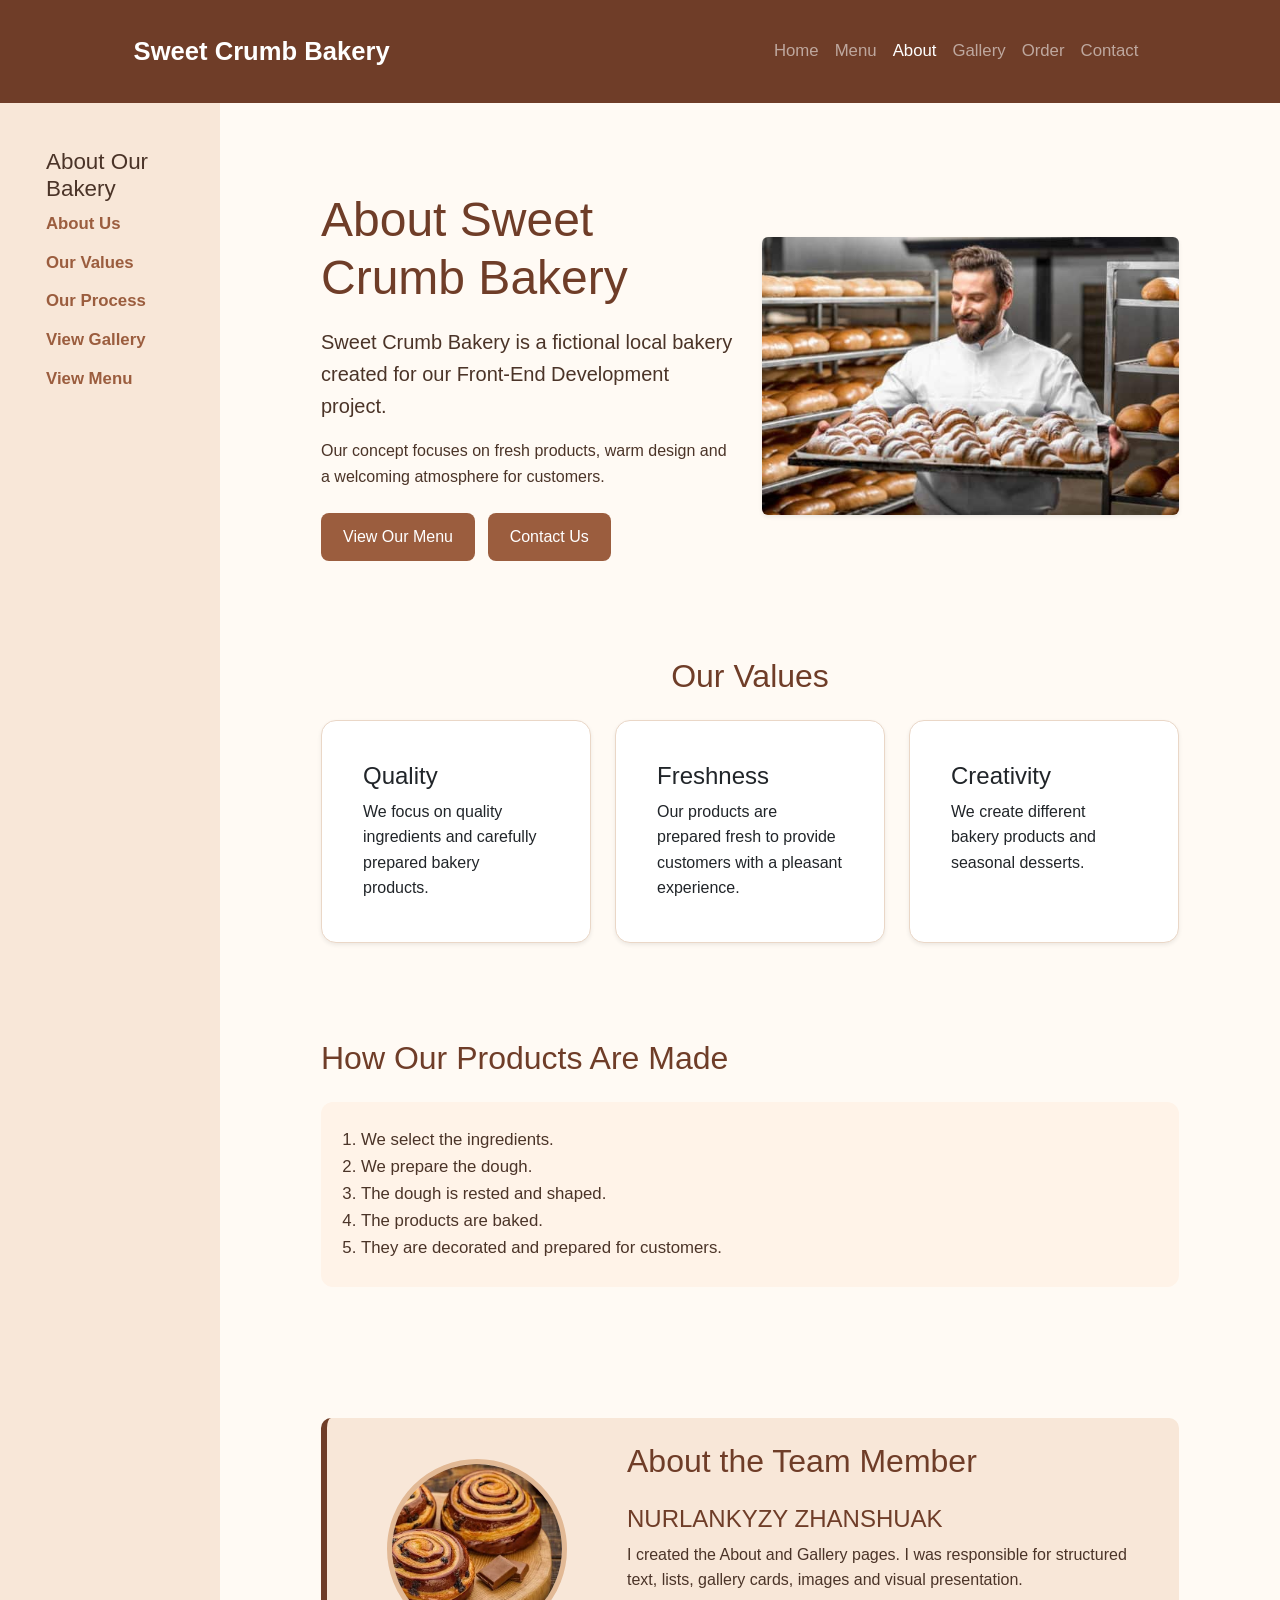
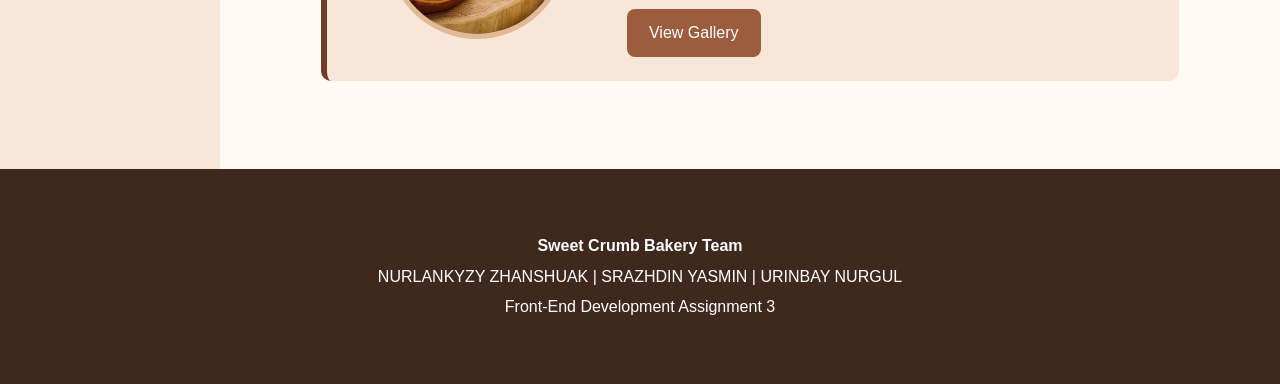
==== commit 78ff9851: "change" ====
--- a/about.html
+++ b/about.html
@@ -1,4 +1,5 @@
 <!DOCTYPE html>
+
 <html lang="en">
 
 <head>
@@ -6,79 +7,107 @@
     <meta charset="UTF-8">
     <meta name="viewport" content="width=device-width, initial-scale=1.0">
 
-    <title>Sweet Crumb Bakery | About Us</title>
-
-    <link rel="stylesheet" href="css/style.css">
+<title>Sweet Crumb Bakery | About Us</title>
+
+<link
+    href="https://cdn.jsdelivr.net/npm/bootstrap@5.3.3/dist/css/bootstrap.min.css"
+    rel="stylesheet"
+>
+
+<link rel="stylesheet" href="css/style.css">
+
 </head>
 
 <body>
 
 <div class="page-layout">
 
-    <!-- =========================
-         GRID AREA: HEADER
-         ========================= -->
-
-    <header id="main-header" class="grid-header">
-
-        <nav class="nav-container">
-
-            <a class="logo" href="index.html">
+
+<header id="main-header" class="grid-header">
+
+    <nav class="navbar navbar-expand-lg navbar-dark">
+
+        <div class="container">
+
+            <a class="navbar-brand logo" href="index.html">
                 Sweet Crumb Bakery
             </a>
 
-            <ul class="nav-menu">
-
-                <li>
-                    <a href="index.html">
-                        Home
-                    </a>
-                </li>
-
-                <li>
-                    <a href="menu.html">
-                        Menu
-                    </a>
-                </li>
-
-                <li>
-                    <a class="active" href="about.html">
-                        About
-                    </a>
-                </li>
-
-                <li>
-                    <a href="gallery.html">
-                        Gallery
-                    </a>
-                </li>
-
-                <li>
-                    <a href="order.html">
-                        Order
-                    </a>
-                </li>
-
-                <li>
-                    <a href="contact.html">
-                        Contact
-                    </a>
-                </li>
-
-            </ul>
-
-        </nav>
-
-    </header>
-
-
-    <!-- =========================
-         GRID AREA: SIDEBAR
-         ========================= -->
-
-    <aside class="grid-sidebar">
-
-        <h2>About Our Bakery</h2>
+            <button
+                class="navbar-toggler"
+                type="button"
+                data-bs-toggle="collapse"
+                data-bs-target="#mainNavbar"
+                aria-controls="mainNavbar"
+                aria-expanded="false"
+                aria-label="Toggle navigation"
+            >
+                <span class="navbar-toggler-icon"></span>
+            </button>
+
+            <div class="collapse navbar-collapse" id="mainNavbar">
+
+                <ul class="navbar-nav ms-auto">
+
+                    <li class="nav-item">
+                        <a class="nav-link" href="index.html">
+                            Home
+                        </a>
+                    </li>
+
+                    <li class="nav-item">
+                        <a class="nav-link" href="menu.html">
+                            Menu
+                        </a>
+                    </li>
+
+                    <li class="nav-item">
+                        <a
+                            class="nav-link active"
+                            aria-current="page"
+                            href="about.html"
+                        >
+                            About
+                        </a>
+                    </li>
+
+                    <li class="nav-item">
+                        <a class="nav-link" href="gallery.html">
+                            Gallery
+                        </a>
+                    </li>
+
+                    <li class="nav-item">
+                        <a class="nav-link" href="order.html">
+                            Order
+                        </a>
+                    </li>
+
+                    <li class="nav-item">
+                        <a class="nav-link" href="contact.html">
+                            Contact
+                        </a>
+                    </li>
+
+                </ul>
+
+            </div>
+
+        </div>
+
+    </nav>
+
+</header>
+
+
+
+<aside class="grid-sidebar">
+
+    <div class="p-3">
+
+        <h2 class="h4">
+            About Our Bakery
+        </h2>
 
         <ul>
 
@@ -114,97 +143,162 @@
 
         </ul>
 
-    </aside>
-
-
-    <!-- =========================
-         GRID AREA: MAIN
-         ========================= -->
-
-    <main class="grid-main">
-
-        <section id="about" class="section">
-
-            <h1>
-                About Sweet Crumb Bakery
-            </h1>
-
-            <img
-                src="images/about.jpg"
-                alt="Baker preparing fresh bakery products"
-                class="feature-image"
-            >
-
-            <p>
-                Sweet Crumb Bakery is a fictional local bakery
-                created for our Front-End Development project.
-            </p>
-
-            <p>
-                Our concept focuses on fresh products, warm design
-                and a welcoming atmosphere for customers.
-            </p>
-
-        </section>
-
-
-        <section id="values" class="section">
-
-            <h2>
+    </div>
+
+</aside>
+
+
+
+<main class="grid-main">
+
+    <section id="about" class="section py-5">
+
+        <div class="container">
+
+            <div class="row align-items-center g-4">
+
+                <div class="col-lg-6">
+
+                    <h1>
+                        About Sweet Crumb Bakery
+                    </h1>
+
+                    <p class="fs-5">
+                        Sweet Crumb Bakery is a fictional local bakery
+                        created for our Front-End Development project.
+                    </p>
+
+                    <p>
+                        Our concept focuses on fresh products, warm design
+                        and a welcoming atmosphere for customers.
+                    </p>
+
+                    <div class="mt-lg-4">
+
+                        <a
+                            href="menu.html"
+                            class="btn btn-primary"
+                        >
+                            View Our Menu
+                        </a>
+
+                        <a
+                            href="contact.html"
+                            class="btn btn-outline-secondary ms-2"
+                        >
+                            Contact Us
+                        </a>
+
+                    </div>
+
+                </div>
+
+
+                <div class="col-lg-6">
+
+                    <img
+                        src="images/about.jpg"
+                        alt="Baker preparing fresh bakery products"
+                        class="img-fluid rounded shadow-sm"
+                    >
+
+                </div>
+
+            </div>
+
+        </div>
+
+    </section>
+
+
+    <section id="values" class="section py-5">
+
+        <div class="container">
+
+            <h2 class="text-center mb-4">
                 Our Values
             </h2>
 
-            <div class="card-grid">
-
-                <article class="card">
-
-                    <h3>
-                        Quality
-                    </h3>
-
-                    <p>
-                        We focus on quality ingredients
-                        and carefully prepared bakery products.
-                    </p>
-
-                </article>
-
-
-                <article class="card">
-
-                    <h3>
-                        Freshness
-                    </h3>
-
-                    <p>
-                        Our products are prepared fresh
-                        to provide customers with a pleasant experience.
-                    </p>
-
-                </article>
-
-
-                <article class="card">
-
-                    <h3>
-                        Creativity
-                    </h3>
-
-                    <p>
-                        We create different bakery products
-                        and seasonal desserts.
-                    </p>
-
-                </article>
+
+            <div class="row g-4">
+
+                <div class="col-12 col-md-6 col-lg-4">
+
+                    <article class="card h-100 shadow-sm">
+
+                        <div class="card-body">
+
+                            <h3 class="card-title">
+                                Quality
+                            </h3>
+
+                            <p class="card-text">
+                                We focus on quality ingredients
+                                and carefully prepared bakery products.
+                            </p>
+
+                        </div>
+
+                    </article>
+
+                </div>
+
+                <div class="col-12 col-md-6 col-lg-4">
+
+                    <article class="card h-100 shadow-sm">
+
+                        <div class="card-body">
+
+                            <h3 class="card-title">
+                                Freshness
+                            </h3>
+
+                            <p class="card-text">
+                                Our products are prepared fresh
+                                to provide customers with a pleasant
+                                experience.
+                            </p>
+
+                        </div>
+
+                    </article>
+
+                </div>
+
+
+                <div class="col-12 col-md-6 col-lg-4">
+
+                    <article class="card h-100 shadow-sm">
+
+                        <div class="card-body">
+
+                            <h3 class="card-title">
+                                Creativity
+                            </h3>
+
+                            <p class="card-text">
+                                We create different bakery products
+                                and seasonal desserts.
+                            </p>
+
+                        </div>
+
+                    </article>
+
+                </div>
 
             </div>
 
-        </section>
-
-
-        <section id="process" class="section">
-
-            <h2>
+        </div>
+
+    </section>
+
+
+    <section id="process" class="section py-5">
+
+        <div class="container">
+
+            <h2 class="mb-4">
                 How Our Products Are Made
             </h2>
 
@@ -232,45 +326,70 @@
 
             </ol>
 
-        </section>
-
-
-        <section class="section">
-
-            <div class="team-box">
-
-                <h2>
-                    About the Team Member
-                </h2>
-
-                <img
-                    src="images/gallery.jpg"
-                    alt="Feature image representing team member work"
-                    class="round-image"
-                >
-
-                <h3>
-                    NURLANKYZY ZHANSHUAK
-                </h3>
-
-                <p>
-                    I created the About and Gallery pages.
-                    I was responsible for structured text, lists,
-                    gallery cards, images and visual presentation.
-                </p>
+        </div>
+
+    </section>
+
+
+    <section class="section py-5">
+
+        <div class="container">
+
+            <div class="team-box p-4">
+
+                <div class="row align-items-center g-4">
+
+                    <div class="col-md-4 text-center">
+
+                        <img
+                            src="images/gallery.jpg"
+                            alt="Feature image representing team member work"
+                            class="round-image img-fluid"
+                        >
+
+                    </div>
+
+                    <div class="col-md-8">
+
+                        <h2>
+                            About the Team Member
+                        </h2>
+
+                        <h3 class="mt-3">
+                            NURLANKYZY ZHANSHUAK
+                        </h3>
+
+                        <p>
+                            I created the About and Gallery pages.
+                            I was responsible for structured text,
+                            lists, gallery cards, images and visual
+                            presentation.
+                        </p>
+
+                        <a
+                            href="gallery.html"
+                            class="btn btn-primary"
+                        >
+                            View Gallery
+                        </a>
+
+                    </div>
+
+                </div>
 
             </div>
 
-        </section>
-
-    </main>
-
-
-    <!-- =========================
-         GRID AREA: FOOTER
-         ========================= -->
-
-    <footer class="grid-footer">
+        </div>
+
+    </section>
+
+</main>
+
+
+
+<footer class="grid-footer">
+
+    <div class="container text-center py-4">
 
         <p>
             <strong>
@@ -285,13 +404,20 @@
         </p>
 
         <p>
-            Front-End Development Assignment 2
+            Front-End Development Assignment 3
         </p>
 
-    </footer>
+    </div>
+
+</footer>
 
 </div>
 
+
+<script
+    src="https://cdn.jsdelivr.net/npm/bootstrap@5.3.3/dist/js/bootstrap.bundle.min.js">
+</script>
+
 </body>
 
-</html>+</html>
--- a/css/style.css
+++ b/css/style.css
@@ -540,7 +540,7 @@
 
     padding: 30px;
 
-    border-left: 6px solid white;
+    border-left: 6px solid #6f3d28;
 
     border-radius: 10px;
 }
@@ -652,11 +652,6 @@
     }
 }
 
-/* =========================================
-   ORDER PAGE - ASSIGNMENT 2
-   CSS GRID LAYOUT
-   Created by URINBAY NURGUL
-   ========================================= */
 
 .order-page {
     min-height: 100vh;
@@ -673,7 +668,6 @@
 }
 
 
-/* GRID AREAS */
 
 .order-header {
     grid-area: header;
@@ -692,7 +686,6 @@
 }
 
 
-/* SIDEBAR */
 
 .order-sidebar {
     background-color: #f8e7d8;
@@ -730,7 +723,6 @@
 }
 
 
-/* MAIN CONTENT */
 
 .order-main {
     padding: 50px;
@@ -751,8 +743,6 @@
 }
 
 
-/* ORDER FORM */
-
 .order-form {
     display: flex;
     flex-direction: column;
@@ -763,8 +753,6 @@
     margin-bottom: 15px;
 }
 
-
-/* ORDER INFORMATION */
 
 .order-info {
     max-width: 900px;
@@ -789,7 +777,6 @@
 }
 
 
-/* RESPONSIVE ORDER PAGE */
 
 @media (max-width: 800px) {
 
@@ -820,11 +807,9 @@
 }
 
 
-/* =========================================
-   ASSIGNMENT 2
-   CONTACT PAGE - FLEXBOX CARDS
-   ========================================= */
-
+.bakery-navbar {
+    background-color: #6f3d28;
+}
 .contact-cards {
     display: flex;
     flex-wrap: wrap;
@@ -855,9 +840,198 @@
     box-shadow: 0 8px 20px rgba(0, 0, 0, 0.12);
 }
 
-    /* CONTACT PAGE */
 
     .contact-cards {
         flex-direction: column;
     }
 
+.order-page {
+    display: block;
+    min-height: 100vh;
+}
+
+@media (max-width: 767px) {
+
+h1 {
+    font-size: 2rem;
+}
+
+h2 {
+    font-size: 1.6rem;
+}
+
+h3 {
+    font-size: 1.25rem;
+}
+
+body {
+    font-size: 0.95rem;
+}
+
+}
+
+/* Tablet */
+@media (min-width: 768px) and (max-width: 991px) {
+
+h1 {
+    font-size: 2.5rem;
+}
+
+h2 {
+    font-size: 1.9rem;
+}
+
+h3 {
+    font-size: 1.35rem;
+}
+
+body {
+    font-size: 1rem;
+}
+
+}
+
+/* Desktop */
+@media (min-width: 992px) {
+
+h1 {
+    font-size: 3rem;
+}
+
+h2 {
+    font-size: 2rem;
+}
+
+h3 {
+    font-size: 1.5rem;
+}
+
+body {
+    font-size: 1.05rem;
+}
+
+}
+
+.card-group {
+    display: grid;
+    grid-template-columns: repeat(3, 1fr);
+    gap: 20px;
+}
+
+.bakery-card {
+    background-color: #fff3e8;
+    border-radius: 10px;
+    overflow: hidden;
+    text-align: center;
+    box-shadow: 0 2px 8px rgba(0, 0, 0, 0.1);
+}
+
+.bakery-card img {
+    width: 100%;
+    height: 220px;
+    object-fit: cover;
+}
+
+.bakery-card-content {
+    padding: 20px;
+}
+
+.bakery-card h3 {
+    margin-bottom: 10px;
+}
+
+@media (min-width: 768px) and (max-width: 991px) {
+    .card-group {
+        grid-template-columns: repeat(2, 1fr);
+    }
+}
+
+@media (max-width: 767px) {
+    .card-group {
+        grid-template-columns: 1fr;
+    }
+}
+
+/* =========================================
+   TASK 2 - RESPONSIVE CARD GROUP
+   ========================================= */
+
+.task2-cards {
+    display: flex;
+    gap: 24px;
+}
+
+/* Desktop - 3 cards in one row */
+.task2-cards .bakery-card {
+    flex: 1;
+}
+
+/* Tablet - 2 cards in one row */
+@media (max-width: 991px) and (min-width: 768px) {
+    .task2-cards {
+        flex-wrap: wrap;
+    }
+
+    .task2-cards .bakery-card {
+        flex: 0 0 calc(50% - 12px);
+    }
+}
+
+/* Mobile - cards stacked vertically */
+@media (max-width: 767px) {
+    .task2-cards {
+        flex-direction: column;
+    }
+
+    .task2-cards .bakery-card {
+        width: 100%;
+    }
+}
+
+/* =========================================
+   ASSIGNMENT 3 - CAROUSEL IMAGE SIZE
+   ========================================= */
+
+#galleryCarousel .carousel-item img {
+    width: 100%;
+    height: 500px;
+    object-fit: cover;
+}
+
+/* Tablet */
+@media (max-width: 991px) {
+    #galleryCarousel .carousel-item img {
+        height: 350px;
+    }
+}
+
+/* Mobile */
+@media (max-width: 767px) {
+    #galleryCarousel .carousel-item img {
+        height: 250px;
+    }
+}
+
+/* =========================================
+   HOME CAROUSEL - FIXED IMAGE SIZE
+   ========================================= */
+
+#bakeryCarousel .carousel-item img {
+    width: 100%;
+    height: 500px;
+    object-fit: cover;
+}
+
+/* Tablet */
+@media (max-width: 991px) {
+    #bakeryCarousel .carousel-item img {
+        height: 350px;
+    }
+}
+
+/* Mobile */
+@media (max-width: 767px) {
+    #bakeryCarousel .carousel-item img {
+        height: 250px;
+    }
+}
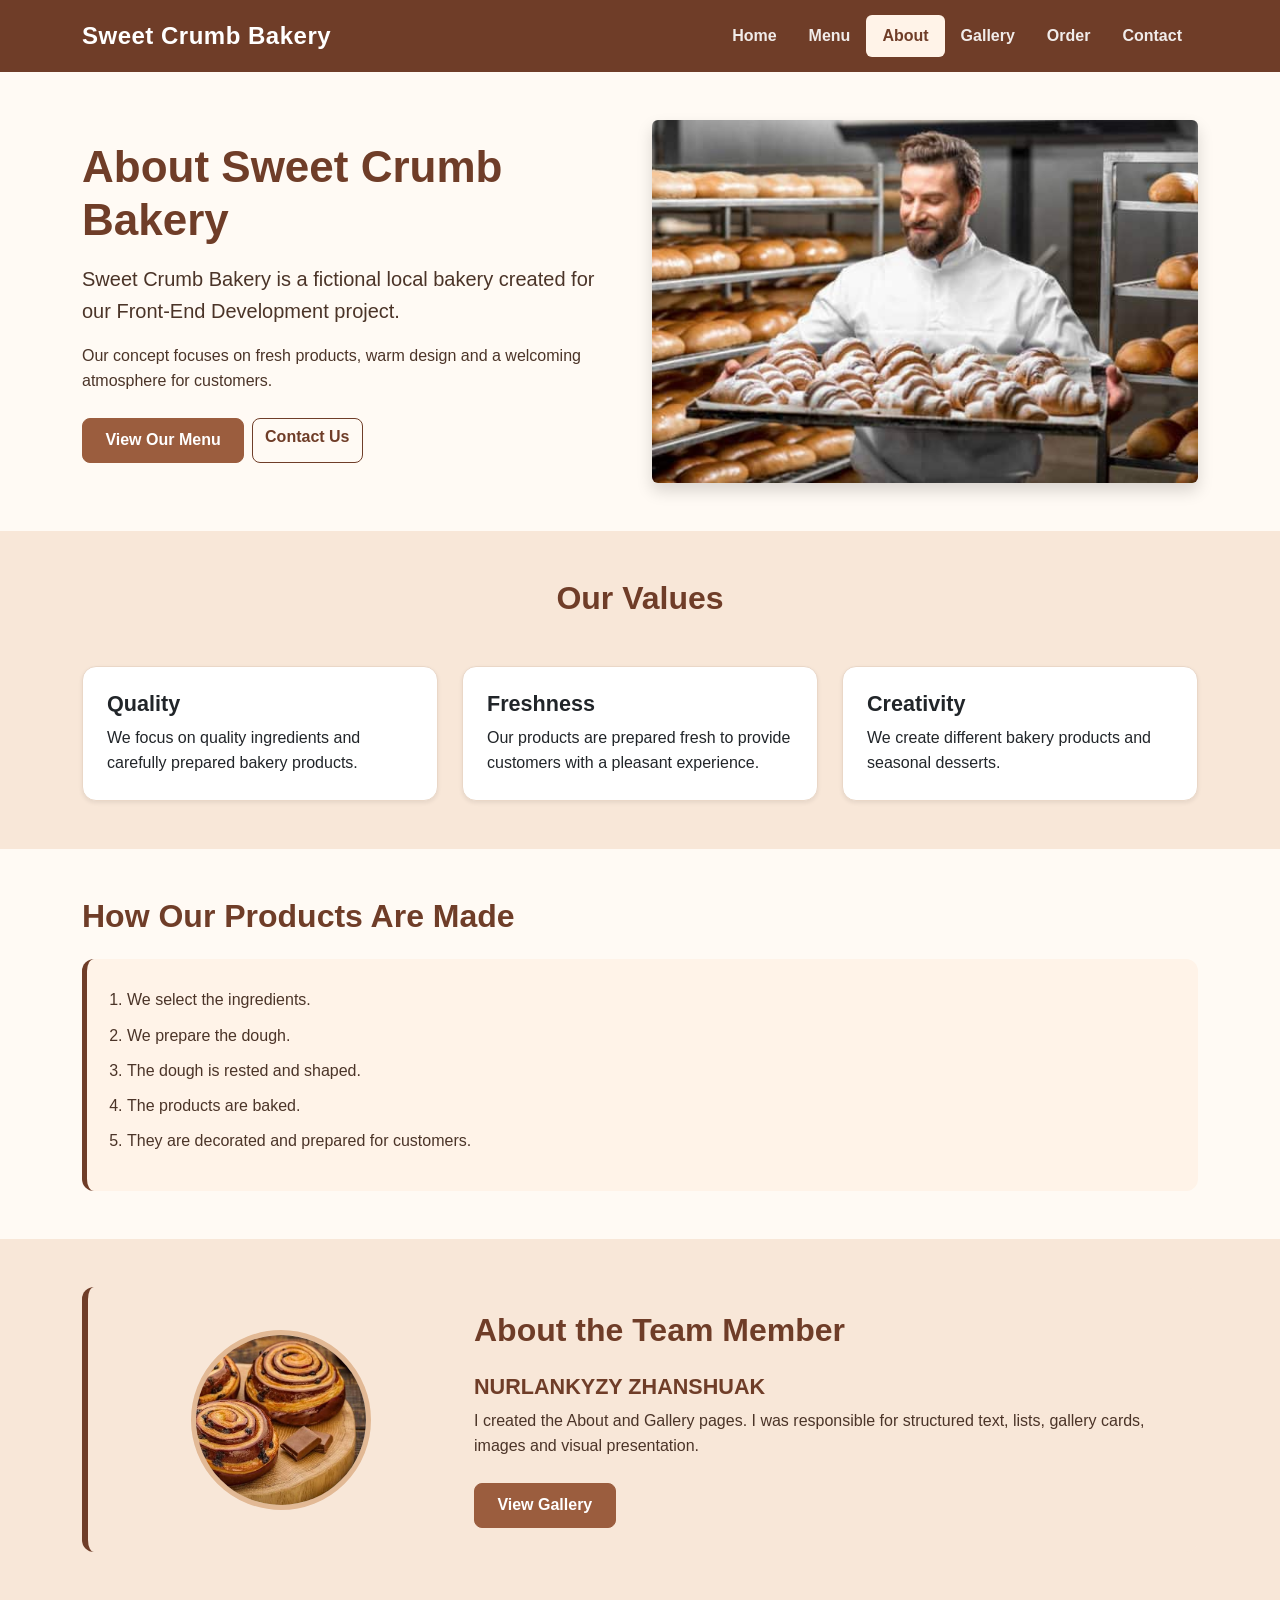
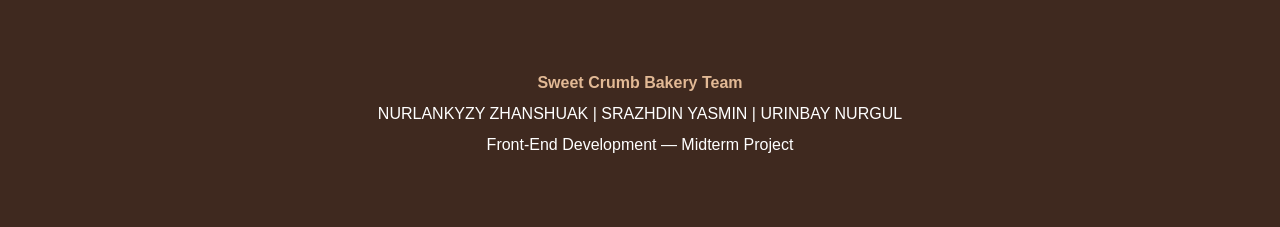
==== commit e03ba349: "Update all pages and CSS Co-authored-by: Yasmin Srazhdin <254218@astanait.edu.kz> Co-authored-by: Nu" ====
--- a/about.html
+++ b/about.html
@@ -1,423 +1,192 @@
 <!DOCTYPE html>
-
 <html lang="en">
-
 <head>
     <!-- Page created by NURLANKYZY ZHANSHUAK -->
     <meta charset="UTF-8">
     <meta name="viewport" content="width=device-width, initial-scale=1.0">
+    <title>Sweet Crumb Bakery | About Us</title>
 
-<title>Sweet Crumb Bakery | About Us</title>
+    <!-- Bootstrap 5.3 -->
+    <link href="https://cdn.jsdelivr.net/npm/bootstrap@5.3.3/dist/css/bootstrap.min.css" rel="stylesheet">
 
-<link
-    href="https://cdn.jsdelivr.net/npm/bootstrap@5.3.3/dist/css/bootstrap.min.css"
-    rel="stylesheet"
->
-
-<link rel="stylesheet" href="css/style.css">
-
+    <!-- Custom CSS -->
+    <link rel="stylesheet" href="css/style.css">
 </head>
-
 <body>
 
-<div class="page-layout">
+    <!-- ==================== HEADER / NAVBAR ==================== -->
+    <header id="main-header">
+        <nav class="navbar navbar-expand-lg navbar-dark bg-dark bakery-navbar">
+            <div class="container">
+                <a class="navbar-brand logo" href="index.html">Sweet Crumb Bakery</a>
 
+                <button class="navbar-toggler" type="button"
+                        data-bs-toggle="collapse"
+                        data-bs-target="#mainNavbar"
+                        aria-controls="mainNavbar"
+                        aria-expanded="false"
+                        aria-label="Toggle navigation">
+                    <span class="navbar-toggler-icon"></span>
+                </button>
 
-<header id="main-header" class="grid-header">
+                <div class="collapse navbar-collapse" id="mainNavbar">
+                    <ul class="navbar-nav ms-auto">
+                        <li class="nav-item">
+                            <a class="nav-link" href="index.html">Home</a>
+                        </li>
+                        <li class="nav-item">
+                            <a class="nav-link" href="menu.html">Menu</a>
+                        </li>
+                        <li class="nav-item">
+                            <a class="nav-link active" aria-current="page" href="about.html">About</a>
+                        </li>
+                        <li class="nav-item">
+                            <a class="nav-link" href="gallery.html">Gallery</a>
+                        </li>
+                        <li class="nav-item">
+                            <a class="nav-link" href="order.html">Order</a>
+                        </li>
+                        <li class="nav-item">
+                            <a class="nav-link" href="contact.html">Contact</a>
+                        </li>
+                    </ul>
+                </div>
+            </div>
+        </nav>
+    </header>
 
-    <nav class="navbar navbar-expand-lg navbar-dark">
+    <!-- ==================== MAIN CONTENT ==================== -->
+    <main>
 
-        <div class="container">
-
-            <a class="navbar-brand logo" href="index.html">
-                Sweet Crumb Bakery
-            </a>
-
-            <button
-                class="navbar-toggler"
-                type="button"
-                data-bs-toggle="collapse"
-                data-bs-target="#mainNavbar"
-                aria-controls="mainNavbar"
-                aria-expanded="false"
-                aria-label="Toggle navigation"
-            >
-                <span class="navbar-toggler-icon"></span>
-            </button>
-
-            <div class="collapse navbar-collapse" id="mainNavbar">
-
-                <ul class="navbar-nav ms-auto">
-
-                    <li class="nav-item">
-                        <a class="nav-link" href="index.html">
-                            Home
-                        </a>
-                    </li>
-
-                    <li class="nav-item">
-                        <a class="nav-link" href="menu.html">
-                            Menu
-                        </a>
-                    </li>
-
-                    <li class="nav-item">
-                        <a
-                            class="nav-link active"
-                            aria-current="page"
-                            href="about.html"
-                        >
-                            About
-                        </a>
-                    </li>
-
-                    <li class="nav-item">
-                        <a class="nav-link" href="gallery.html">
-                            Gallery
-                        </a>
-                    </li>
-
-                    <li class="nav-item">
-                        <a class="nav-link" href="order.html">
-                            Order
-                        </a>
-                    </li>
-
-                    <li class="nav-item">
-                        <a class="nav-link" href="contact.html">
-                            Contact
-                        </a>
-                    </li>
-
-                </ul>
-
-            </div>
-
-        </div>
-
-    </nav>
-
-</header>
-
-
-
-<aside class="grid-sidebar">
-
-    <div class="p-3">
-
-        <h2 class="h4">
-            About Our Bakery
-        </h2>
-
-        <ul>
-
-            <li>
-                <a href="#about">
-                    About Us
-                </a>
-            </li>
-
-            <li>
-                <a href="#values">
-                    Our Values
-                </a>
-            </li>
-
-            <li>
-                <a href="#process">
-                    Our Process
-                </a>
-            </li>
-
-            <li>
-                <a href="gallery.html">
-                    View Gallery
-                </a>
-            </li>
-
-            <li>
-                <a href="menu.html">
-                    View Menu
-                </a>
-            </li>
-
-        </ul>
-
-    </div>
-
-</aside>
-
-
-
-<main class="grid-main">
-
-    <section id="about" class="section py-5">
-
-        <div class="container">
-
-            <div class="row align-items-center g-4">
-
-                <div class="col-lg-6">
-
-                    <h1>
-                        About Sweet Crumb Bakery
-                    </h1>
-
-                    <p class="fs-5">
-                        Sweet Crumb Bakery is a fictional local bakery
-                        created for our Front-End Development project.
-                    </p>
-
-                    <p>
-                        Our concept focuses on fresh products, warm design
-                        and a welcoming atmosphere for customers.
-                    </p>
-
-                    <div class="mt-lg-4">
-
-                        <a
-                            href="menu.html"
-                            class="btn btn-primary"
-                        >
-                            View Our Menu
-                        </a>
-
-                        <a
-                            href="contact.html"
-                            class="btn btn-outline-secondary ms-2"
-                        >
-                            Contact Us
-                        </a>
-
+        <!-- ABOUT INTRO -->
+        <section id="about" class="section py-5">
+            <div class="container">
+                <div class="row align-items-center g-4">
+                    <div class="col-lg-6">
+                        <h1>About Sweet Crumb Bakery</h1>
+                        <p class="fs-5">
+                            Sweet Crumb Bakery is a fictional local bakery
+                            created for our Front-End Development project.
+                        </p>
+                        <p>
+                            Our concept focuses on fresh products, warm design
+                            and a welcoming atmosphere for customers.
+                        </p>
+                        <div class="mt-4 d-flex flex-wrap gap-2">
+                            <a href="menu.html" class="btn btn-primary">View Our Menu</a>
+                            <a href="contact.html" class="btn btn-outline-secondary">Contact Us</a>
+                        </div>
                     </div>
 
+                    <div class="col-lg-6">
+                        <img src="images/about.jpg"
+                             alt="Baker preparing fresh bakery products"
+                             class="img-fluid rounded shadow">
+                    </div>
                 </div>
+            </div>
+        </section>
 
+        <!-- OUR VALUES -->
+        <section id="values" class="section py-5 bg-light-section">
+            <div class="container">
+                <h2 class="text-center mb-5">Our Values</h2>
 
-                <div class="col-lg-6">
-
-                    <img
-                        src="images/about.jpg"
-                        alt="Baker preparing fresh bakery products"
-                        class="img-fluid rounded shadow-sm"
-                    >
-
-                </div>
-
-            </div>
-
-        </div>
-
-    </section>
-
-
-    <section id="values" class="section py-5">
-
-        <div class="container">
-
-            <h2 class="text-center mb-4">
-                Our Values
-            </h2>
-
-
-            <div class="row g-4">
-
-                <div class="col-12 col-md-6 col-lg-4">
-
-                    <article class="card h-100 shadow-sm">
-
-                        <div class="card-body">
-
-                            <h3 class="card-title">
-                                Quality
-                            </h3>
-
-                            <p class="card-text">
-                                We focus on quality ingredients
-                                and carefully prepared bakery products.
-                            </p>
-
-                        </div>
-
-                    </article>
-
-                </div>
-
-                <div class="col-12 col-md-6 col-lg-4">
-
-                    <article class="card h-100 shadow-sm">
-
-                        <div class="card-body">
-
-                            <h3 class="card-title">
-                                Freshness
-                            </h3>
-
-                            <p class="card-text">
-                                Our products are prepared fresh
-                                to provide customers with a pleasant
-                                experience.
-                            </p>
-
-                        </div>
-
-                    </article>
-
-                </div>
-
-
-                <div class="col-12 col-md-6 col-lg-4">
-
-                    <article class="card h-100 shadow-sm">
-
-                        <div class="card-body">
-
-                            <h3 class="card-title">
-                                Creativity
-                            </h3>
-
-                            <p class="card-text">
-                                We create different bakery products
-                                and seasonal desserts.
-                            </p>
-
-                        </div>
-
-                    </article>
-
-                </div>
-
-            </div>
-
-        </div>
-
-    </section>
-
-
-    <section id="process" class="section py-5">
-
-        <div class="container">
-
-            <h2 class="mb-4">
-                How Our Products Are Made
-            </h2>
-
-            <ol class="list-box">
-
-                <li>
-                    We select the ingredients.
-                </li>
-
-                <li>
-                    We prepare the dough.
-                </li>
-
-                <li>
-                    The dough is rested and shaped.
-                </li>
-
-                <li>
-                    The products are baked.
-                </li>
-
-                <li>
-                    They are decorated and prepared for customers.
-                </li>
-
-            </ol>
-
-        </div>
-
-    </section>
-
-
-    <section class="section py-5">
-
-        <div class="container">
-
-            <div class="team-box p-4">
-
-                <div class="row align-items-center g-4">
-
-                    <div class="col-md-4 text-center">
-
-                        <img
-                            src="images/gallery.jpg"
-                            alt="Feature image representing team member work"
-                            class="round-image img-fluid"
-                        >
-
+                <div class="row g-4">
+                    <div class="col-12 col-md-6 col-lg-4">
+                        <article class="card h-100 shadow-sm bakery-card">
+                            <div class="card-body">
+                                <h3 class="card-title">Quality</h3>
+                                <p class="card-text">
+                                    We focus on quality ingredients
+                                    and carefully prepared bakery products.
+                                </p>
+                            </div>
+                        </article>
                     </div>
 
-                    <div class="col-md-8">
-
-                        <h2>
-                            About the Team Member
-                        </h2>
-
-                        <h3 class="mt-3">
-                            NURLANKYZY ZHANSHUAK
-                        </h3>
-
-                        <p>
-                            I created the About and Gallery pages.
-                            I was responsible for structured text,
-                            lists, gallery cards, images and visual
-                            presentation.
-                        </p>
-
-                        <a
-                            href="gallery.html"
-                            class="btn btn-primary"
-                        >
-                            View Gallery
-                        </a>
-
+                    <div class="col-12 col-md-6 col-lg-4">
+                        <article class="card h-100 shadow-sm bakery-card">
+                            <div class="card-body">
+                                <h3 class="card-title">Freshness</h3>
+                                <p class="card-text">
+                                    Our products are prepared fresh
+                                    to provide customers with a pleasant experience.
+                                </p>
+                            </div>
+                        </article>
                     </div>
 
+                    <div class="col-12 col-md-6 col-lg-4">
+                        <article class="card h-100 shadow-sm bakery-card">
+                            <div class="card-body">
+                                <h3 class="card-title">Creativity</h3>
+                                <p class="card-text">
+                                    We create different bakery products
+                                    and seasonal desserts.
+                                </p>
+                            </div>
+                        </article>
+                    </div>
                 </div>
+            </div>
+        </section>
 
+        <!-- OUR PROCESS -->
+        <section id="process" class="section py-5">
+            <div class="container">
+                <h2 class="mb-4">How Our Products Are Made</h2>
+                <ol class="list-box">
+                    <li>We select the ingredients.</li>
+                    <li>We prepare the dough.</li>
+                    <li>The dough is rested and shaped.</li>
+                    <li>The products are baked.</li>
+                    <li>They are decorated and prepared for customers.</li>
+                </ol>
             </div>
+        </section>
 
+        <!-- ABOUT TEAM MEMBER -->
+        <section class="section py-5 bg-light-section">
+            <div class="container">
+                <div class="team-box p-4">
+                    <div class="row align-items-center g-4">
+                        <div class="col-md-4 text-center">
+                            <img src="images/gallery.jpg"
+                                 alt="Feature image representing team member work"
+                                 class="round-image img-fluid">
+                        </div>
+                        <div class="col-md-8">
+                            <h2>About the Team Member</h2>
+                            <h3 class="mt-3">NURLANKYZY ZHANSHUAK</h3>
+                            <p>
+                                I created the About and Gallery pages.
+                                I was responsible for structured text,
+                                lists, gallery cards, images and visual presentation.
+                            </p>
+                            <a href="gallery.html" class="btn btn-primary mt-2">View Gallery</a>
+                        </div>
+                    </div>
+                </div>
+            </div>
+        </section>
+
+    </main>
+
+    <!-- ==================== FOOTER ==================== -->
+    <footer>
+        <div class="container text-center py-4">
+            <p><strong>Sweet Crumb Bakery Team</strong></p>
+            <p>
+                NURLANKYZY ZHANSHUAK |
+                SRAZHDIN YASMIN |
+                URINBAY NURGUL
+            </p>
+            <p>Front-End Development — Midterm Project</p>
         </div>
+    </footer>
 
-    </section>
-
-</main>
-
-
-
-<footer class="grid-footer">
-
-    <div class="container text-center py-4">
-
-        <p>
-            <strong>
-                Sweet Crumb Bakery Team
-            </strong>
-        </p>
-
-        <p>
-            NURLANKYZY ZHANSHUAK |
-            SRAZHDIN YASMIN |
-            URINBAY NURGUL
-        </p>
-
-        <p>
-            Front-End Development Assignment 3
-        </p>
-
-    </div>
-
-</footer>
-
-</div>
-
-
-<script
-    src="https://cdn.jsdelivr.net/npm/bootstrap@5.3.3/dist/js/bootstrap.bundle.min.js">
-</script>
-
+    <!-- Bootstrap JS -->
+    <script src="https://cdn.jsdelivr.net/npm/bootstrap@5.3.3/dist/js/bootstrap.bundle.min.js"></script>
 </body>
-
-</html>
+</html>
--- a/css/style.css
+++ b/css/style.css
@@ -1,10 +1,11 @@
 /* =========================================
    SWEET CRUMB BAKERY
-   Assignment 2 - Flexbox & CSS Grid
+   Midterm Project — Clean Custom CSS
    ========================================= */
 
-/* ================================
-   BASIC STYLES
+
+/* ================================
+   BASIC STYLES & RESET
    ================================ */
 
 * {
@@ -23,20 +24,23 @@
     line-height: 1.6;
 }
 
-h1,
-h2,
-h3 {
+h1, h2, h3 {
     color: #6f3d28;
+    font-weight: 700;
 }
 
 h1 {
-    font-size: 3rem;
-    margin-bottom: 20px;
+    font-size: 2.75rem;
+    margin-bottom: 1rem;
 }
 
 h2 {
     font-size: 2rem;
-    margin-bottom: 25px;
+    margin-bottom: 1.5rem;
+}
+
+h3 {
+    font-size: 1.35rem;
 }
 
 p {
@@ -46,6 +50,7 @@
 a {
     color: #9b5d3e;
     text-decoration: none;
+    transition: color 0.25s ease;
 }
 
 a:hover {
@@ -54,510 +59,319 @@
 
 
 /* ================================
-   HEADER - FLEXBOX
-   Assignment 2 Task 1
-   ================================ */
-
-#main-header {
-    background-color: #6f3d28;
-    padding: 18px 5%;
-}
-
-.nav-container {
-    max-width: 1200px;
-    margin: auto;
-
-    /* FLEXBOX */
+   NAVBAR
+   ================================ */
+
+.bakery-navbar {
+    background-color: #6f3d28 !important;   
+    padding: 0.75rem 0;
+}
+
+.bakery-navbar .logo {
+    color: #fff !important;
+    font-size: 1.5rem;
+    font-weight: 700;
+    letter-spacing: 0.5px;
+}
+
+.bakery-navbar .nav-link {
+    color: rgba(255, 255, 255, 0.9) !important;
+    font-weight: 600;
+    padding: 0.5rem 1rem !important;
+    border-radius: 6px;
+    transition: all 0.25s ease;
+}
+
+.bakery-navbar .nav-link:hover {
+    background-color: #d78d5d;
+    color: #fff !important;
+}
+
+.bakery-navbar .nav-link.active {
+    background-color: #fff3e8;
+    color: #6f3d28 !important;
+}
+.navbar-toggler {
+    border-color: rgba(255, 255, 255, 0.5);
+}
+
+.navbar-toggler-icon {
+    filter: invert(1);
+}
+
+/* ================================
+   GENERAL SECTIONS
+   ================================ */
+
+.section {
+    padding: 4rem 0;
+}
+
+.bg-light-section {
+    background-color: #f8e7d8;
+}
+
+.highlight {
+    color: #d0784c;
+}
+
+.text-accent {
+    color: #9b5d3e;
+}
+
+
+/* ================================
+   HERO
+   ================================ */
+
+.hero-section {
+    min-height: 70vh;
     display: flex;
-    justify-content: space-between;
     align-items: center;
-
-    gap: 30px;
-}
-
-.logo {
-    color: white;
-    font-size: 1.6rem;
-    font-weight: bold;
-    white-space: nowrap;
-}
-
-.nav-menu {
-    list-style: none;
-    padding: 0;
-    margin: 0;
-
-    /* FLEXBOX */
-    display: flex;
-
-    /* spacing between links */
-    gap: 22px;
-
-    align-items: center;
-}
-
-.nav-menu li {
-    display: flex;
-}
-
-.nav-menu a {
-    color: white;
-    font-weight: bold;
-    padding: 8px 10px;
-    border-radius: 5px;
-    transition: 0.3s;
-}
-
-.nav-menu a:hover {
-    background-color: #d78d5d;
-    color: white;
-}
-
-.nav-menu a.active {
-    background-color: #fff3e8;
-    color: #6f3d28;
-}
-
-
-/* ================================
-   GENERAL LAYOUT
-   ================================ */
-
-.container {
-    width: 90%;
-    max-width: 1200px;
-    margin: auto;
-}
-
-.section {
-    padding: 60px 0;
-}
-
-.text-center {
-    text-align: center;
-}
-
-
-/* ================================
-   HERO - FLEXBOX
-   ================================ */
-
-.hero {
-    min-height: 70vh;
-
-    /* FLEXBOX */
-    display: flex;
-
-    align-items: center;
-    justify-content: space-between;
-
-    gap: 40px;
-}
-
-.hero-text,
-.hero-image {
-    flex: 1;
 }
 
 .hero-image img {
     width: 100%;
-    height: 450px;
+    height: 420px;
     object-fit: cover;
-    border-radius: 20px;
-}
-
-.highlight {
-    color: #d0784c;
-}
-
-
-/* ================================
-   CARDS - FLEXBOX
-   Assignment 2 Task 2
-   ================================ */
-
-.card-grid,
-.menu-grid {
-    display: flex;
-    flex-wrap: wrap;
-    gap: 25px;
-
-    align-items: stretch;
-}
-
-.card {
-    background-color: white;
+    border-radius: 16px;
+}
+
+
+/* ================================
+   CARDS
+   ================================ */
+
+.bakery-card {
+    background-color: #fff;
     border: 1px solid #ead7c7;
-    border-radius: 15px;
-    padding: 25px;
-
-    /* Makes cards share available space */
-    flex: 1 1 250px;
-
-    /* Equal-height behavior */
-    display: flex;
-    flex-direction: column;
-
-    box-shadow: 0 4px 12px rgba(0, 0, 0, 0.08);
-
-    transition:
-        transform 0.3s ease,
-        box-shadow 0.3s ease;
-}
-
-.card:hover {
+    border-radius: 14px;
+    overflow: hidden;
+    transition: transform 0.3s ease, box-shadow 0.3s ease;
+}
+
+.bakery-card:hover {
     transform: translateY(-6px);
-
-    box-shadow:
-        0 10px 22px rgba(0, 0, 0, 0.15);
-}
-
-.card h3 {
-    margin-top: 0;
-}
-
-.card p {
-    margin-bottom: 15px;
-}
-
-.card .btn {
-    margin-top: auto;
-    align-self: flex-start;
-}
-
-.card img {
-    width: 100%;
+    box-shadow: 0 12px 24px rgba(0, 0, 0, 0.12);
+}
+
+.bakery-card .card-img-top {
     height: 220px;
     object-fit: cover;
+}
+
+.bakery-card .card-body {
+    padding: 1.5rem;
+}
+
+.contact-card .card-img-top {
+    height: 160px;
+}
+
+
+/* ================================
+   BUTTONS (override Bootstrap a bit)
+   ================================ */
+
+.btn-primary {
+    background-color: #9b5d3e !important;
+    border-color: #9b5d3e !important;
+    color: #fff !important;
+    font-weight: 600;
+    border-radius: 8px;
+    padding: 0.6rem 1.4rem;
+    transition: all 0.25s ease;
+}
+
+.btn-primary:hover {
+    background-color: #d0784c !important;
+    border-color: #d0784c !important;
+    transform: translateY(-2px);
+}
+
+.btn-outline-secondary {
+    color: #6f3d28 !important;
+    border-color: #6f3d28 !important;
+    font-weight: 600;
+    border-radius: 8px;
+}
+
+.btn-outline-secondary:hover {
+    background-color: #6f3d28 !important;
+    color: #fff !important;
+}
+
+.btn-group .btn {
+    margin: 0 2px;
+}
+
+
+/* ================================
+   LISTS
+   ================================ */
+
+.list-box {
+    background-color: #fff3e8;
+    padding: 1.75rem 2.5rem;
     border-radius: 12px;
-    margin-bottom: 15px;
-}
-
-
-/* ================================
-   BUTTON
-   ================================ */
-
-.btn {
-    display: inline-block;
-
-    background-color: #9b5d3e;
-    color: white;
-
-    border: none;
-    border-radius: 8px;
-
-    padding: 12px 22px;
-
-    cursor: pointer;
-
-    font-size: 1rem;
-
-    transition: 0.3s;
-}
-
-.btn:hover {
-    background-color: #d0784c;
-    color: white;
-
-    transform: translateY(-2px);
-}
-
-
-/* ================================
-   GRID PAGE LAYOUT
-   Assignment 2 Task 3
-   ================================ */
-
-.page-layout {
-    display: grid;
-
-    grid-template-columns: 220px 1fr;
-
-    grid-template-rows: auto 1fr auto;
-
-    grid-template-areas:
-        "header header"
-        "sidebar main"
-        "footer footer";
-
-    min-height: 100vh;
-}
-
-.grid-header {
-    grid-area: header;
-}
-
-.grid-sidebar {
-    grid-area: sidebar;
-
+    margin: 0;
+    border-left: 5px solid #6f3d28;
+}
+
+.list-box li {
+    margin-bottom: 0.6rem;
+}
+
+
+/* ================================
+   TEAM BOX
+   ================================ */
+
+.team-box {
     background-color: #f8e7d8;
-    padding: 30px;
-}
-
-.grid-main {
-    grid-area: main;
-
-    padding: 40px;
-}
-
-.grid-footer {
-    grid-area: footer;
-}
-
-
-/* Sidebar */
-
-.grid-sidebar h2 {
-    font-size: 1.4rem;
-}
-
-.grid-sidebar ul {
-    list-style: none;
-    padding: 0;
-}
-
-.grid-sidebar li {
-    margin-bottom: 12px;
-}
-
-.grid-sidebar a {
-    font-weight: bold;
-}
-
-
-/* ================================
-   IMAGE GALLERY - CSS GRID
-   Assignment 2 Task 4
-   ================================ */
-
-.gallery-grid {
-    display: grid;
-
-    /* 3 equal columns */
-    grid-template-columns: repeat(3, 1fr);
-
-    /* equal spacing */
-    gap: 25px;
-}
-
-.gallery-item {
-    position: relative;
-
-    overflow: hidden;
-
-    border-radius: 15px;
-
-    background-color: white;
-
-    box-shadow:
-        0 4px 12px rgba(0, 0, 0, 0.08);
-}
-
-.gallery-item img {
-    display: block;
-
-    width: 100%;
-    height: 260px;
-
-    object-fit: cover;
-
-    transition: transform 0.4s ease;
-}
-
-
-/* Caption overlay */
-
-.gallery-caption {
-    position: absolute;
-
-    left: 0;
-    right: 0;
-    bottom: 0;
-
-    padding: 18px;
-
-    background-color: rgba(63, 41, 31, 0.85);
-
-    color: white;
-
-    transform: translateY(100%);
-
-    transition: transform 0.3s ease;
-}
-
-.gallery-caption h3 {
-    color: white;
-    margin: 0 0 5px;
-}
-
-.gallery-caption p {
-    margin: 0;
-}
-
-
-/* Hover effect */
-
-.gallery-item:hover img {
-    transform: scale(1.08);
-}
-
-.gallery-item:hover .gallery-caption {
-    transform: translateY(0);
-}
-
-
-/* ================================
-   IMAGES
-   ================================ */
-
-.feature-image {
-    width: 100%;
-    max-height: 480px;
-
-    object-fit: cover;
-
-    border-radius: 20px;
-}
+    border-left: 6px solid #6f3d28;
+    border-radius: 12px;
+}
+
+
+/* ================================
+   ROUND IMAGE
+   ================================ */
 
 .round-image {
     width: 180px;
     height: 180px;
-
     object-fit: cover;
-
     border-radius: 50%;
-
     border: 5px solid #e2b995;
 }
 
 
 /* ================================
+   FEATURE / ORDER IMAGES
+   ================================ */
+
+.feature-image,
+.order-feature-image {
+    width: 100%;
+    max-height: 420px;
+    object-fit: cover;
+    border-radius: 16px;
+}
+
+
+/* ================================
+   ORDER PAGE SIDEBAR
+   ================================ */
+
+.order-sidebar {
+    background-color: #f8e7d8;
+    border-radius: 12px;
+    border: 1px solid #e2b995;
+}
+
+.order-sidebar a {
+    color: #6f3d28;
+    font-weight: 600;
+}
+
+.order-sidebar a:hover {
+    color: #d78d5d;
+}
+
+.order-info-item {
+    background-color: #fff;
+    border: 1px solid #ead7c7;
+    border-radius: 12px;
+    transition: transform 0.3s ease, box-shadow 0.3s ease;
+}
+
+.order-info-item:hover {
+    transform: translateY(-4px);
+    box-shadow: 0 8px 18px rgba(0, 0, 0, 0.1);
+}
+
+
+/* ================================
+   FORMS
+   ================================ */
+
+#order-form,
+#contact-form {
+    background-color: #fff3e8;
+    border: 2px solid #e2b995;
+    border-radius: 14px;
+    max-width: 700px;
+}
+
+.form-label {
+    font-weight: 600;
+    color: #4b3428;
+}
+
+.form-control,
+.form-select {
+    border: 1px solid #cda98c;
+    border-radius: 8px;
+    padding: 0.7rem 1rem;
+}
+
+.form-control:focus,
+.form-select:focus {
+    border-color: #d78d5d;
+    box-shadow: 0 0 0 0.2rem rgba(215, 141, 93, 0.25);
+    background-color: #fffdf9;
+}
+
+.form-control-color {
+    width: 60px;
+    height: 42px;
+    padding: 0.25rem;
+}
+
+
+/* ================================
    TABLE
    ================================ */
 
-table {
+.table {
+    background-color: #fff;
+    border-radius: 10px;
+    overflow: hidden;
+}
+
+.table thead th {
+    background-color: #6f3d28;
+    color: #fff;
+    border-color: #6f3d28;
+    font-weight: 600;
+}
+
+.table-striped > tbody > tr:nth-of-type(odd) > * {
+    background-color: #fff3e8;
+}
+
+
+/* ================================
+   CAROUSEL
+   ================================ */
+
+#bakeryCarousel .carousel-item img,
+#galleryCarousel .carousel-item img {
     width: 100%;
-
-    border-collapse: collapse;
-
-    background-color: white;
-
-    margin-top: 25px;
-}
-
-table th {
-    background-color: #6f3d28;
-
-    color: white;
-
-    padding: 15px;
-}
-
-table td {
-    border: 1px solid #ddc7b5;
-
-    padding: 15px;
-
-    text-align: center;
-}
-
-table tr:nth-child(even) {
-    background-color: #fff3e8;
-}
-
-
-/* ================================
-   FORMS
-   ================================ */
-
-#contact-form,
-#order-form {
-    background-color: #fff3e8;
-
-    border: 2px solid #e2b995;
-
-    border-radius: 15px;
-
-    padding: 25px;
-}
-
-form {
-    max-width: 700px;
-
-    margin: 20px auto;
-}
-
-.form-group {
-    margin-bottom: 20px;
-}
-
-form label {
-    display: block;
-
-    font-weight: bold;
-
-    margin-bottom: 7px;
-}
-
-form input,
-form select,
-form textarea {
-    width: 100%;
-
-    padding: 12px;
-
-    border: 1px solid #cda98c;
-
-    border-radius: 7px;
-
-    font-family: inherit;
-
-    font-size: 1rem;
-}
-
-form input:focus,
-form select:focus,
-form textarea:focus {
-    outline: 2px solid #d78d5d;
-
-    background-color: #fffdf9;
-}
-
-form textarea {
-    min-height: 140px;
-}
-
-
-/* ================================
-   TEAM SECTION
-   ================================ */
-
-.team-box {
-    margin-top: 10px;
-
-    background-color: #f8e7d8;
-
-    padding: 30px;
-
-    border-left: 6px solid #6f3d28;
-
-    border-radius: 10px;
-}
-
-
-/* ================================
-   LISTS
-   ================================ */
-
-.list-box {
-    background-color: #fff3e8;
-
-    padding: 25px 40px;
-
-    border-radius: 12px;
-
-    margin: 25px 0;
+    height: 480px;
+    object-fit: cover;
+}
+
+.carousel-caption {
+    background-color: rgba(63, 41, 31, 0.75);
+    border-radius: 8px;
+    padding: 0.75rem 1.25rem;
+}
+
+.carousel-caption h3 {
+    color: #fff;
+    font-size: 1.4rem;
 }
 
 
@@ -567,471 +381,87 @@
 
 footer {
     background-color: #3f291f;
-
-    color: white;
-
-    padding: 35px 5%;
-
-    text-align: center;
+    color: #fff;
+    padding: 2.5rem 0;
+    margin-top: auto;
 }
 
 footer p {
-    margin: 5px 0;
-}
-
-
-/* ================================
-   RESPONSIVE DESIGN
-   ================================ */
-
-@media (max-width: 900px) {
-
-    .nav-container {
-        flex-direction: column;
-    }
-
-    .nav-menu {
-        flex-wrap: wrap;
-        justify-content: center;
-    }
-
-    .hero {
-        flex-direction: column;
-    }
-
-    .hero-text,
-    .hero-image {
-        width: 100%;
-    }
-
-    .gallery-grid {
-        grid-template-columns: repeat(2, 1fr);
-    }
-
-    .page-layout {
-        grid-template-columns: 1fr;
-
-        grid-template-areas:
-            "header"
-            "sidebar"
-            "main"
-            "footer";
-    }
-}
-
-
-@media (max-width: 600px) {
-
-    h1 {
-        font-size: 2.2rem;
-    }
-
-    h2 {
-        font-size: 1.6rem;
-    }
-
-    .gallery-grid {
-        grid-template-columns: 1fr;
-    }
-
-    .nav-menu {
-        gap: 8px;
-    }
-
-    .nav-menu a {
-        padding: 6px 7px;
-        font-size: 0.9rem;
-    }
-
-    .hero-image img {
-        height: 300px;
-    }
-
-    .grid-main {
-        padding: 25px;
-    }
-}
-
-
-.order-page {
-    min-height: 100vh;
-
-    display: grid;
-
-    grid-template-columns: 230px 1fr;
-    grid-template-rows: auto 1fr auto;
-
-    grid-template-areas:
-        "header header"
-        "sidebar main"
-        "footer footer";
-}
-
-
-
-.order-header {
-    grid-area: header;
-}
-
-.order-sidebar {
-    grid-area: sidebar;
-}
-
-.order-main {
-    grid-area: main;
-}
-
-.order-footer {
-    grid-area: footer;
-}
-
-
-
-.order-sidebar {
-    background-color: #f8e7d8;
-    padding: 30px 20px;
-    border-right: 1px solid #e2b995;
-}
-
-.order-sidebar h2 {
-    margin-top: 0;
-    color: #6f3d28;
-}
-
-.order-sidebar-nav {
-    display: flex;
-    flex-direction: column;
-    gap: 10px;
-}
-
-.order-sidebar-nav a {
-    color: #6f3d28;
-    font-weight: bold;
-    padding: 8px 10px;
-    border-radius: 6px;
-}
-
-.order-sidebar-nav a:hover {
-    background-color: #e2b995;
-}
-
-.order-sidebar-box {
-    margin-top: 30px;
-    padding: 15px;
-    background-color: #fffaf4;
-    border-radius: 10px;
-}
-
-
-
-.order-main {
-    padding: 50px;
-    background-color: #fffaf4;
-}
-
-.order-section {
-    max-width: 900px;
-    margin: 0 auto;
-}
-
-.order-feature-image {
-    width: 100%;
-    max-height: 400px;
-    object-fit: cover;
-    border-radius: 20px;
-    margin: 10px 0 20px;
-}
-
-
-.order-form {
-    display: flex;
-    flex-direction: column;
-    gap: 5px;
-}
-
-.order-form-group {
-    margin-bottom: 15px;
-}
-
-
-.order-info {
-    max-width: 900px;
-    margin: 50px auto 0;
-}
-
-.order-info-items {
-    display: flex;
-    gap: 20px;
-}
-
-.order-info-item {
-    flex: 1;
-    padding: 20px;
-    background-color: white;
-    border: 1px solid #ead7c7;
-    border-radius: 12px;
-}
-
-.order-info-item:hover {
-    transform: translateY(-4px);
-}
-
-
-
-@media (max-width: 800px) {
-
-    .order-page {
-        grid-template-columns: 1fr;
-
-        grid-template-rows: auto auto 1fr auto;
-
-        grid-template-areas:
-            "header"
-            "sidebar"
-            "main"
-            "footer";
-    }
-
-    .order-sidebar {
-        border-right: none;
-        border-bottom: 1px solid #e2b995;
-    }
-
-    .order-main {
-        padding: 30px 20px;
-    }
-
-    .order-info-items {
-        flex-direction: column;
-    }
-}
-
-
-.bakery-navbar {
-    background-color: #6f3d28;
-}
-.contact-cards {
-    display: flex;
-    flex-wrap: wrap;
-    gap: 25px;
-}
-
-.contact-card {
-    display: flex;
-    flex-direction: column;
-}
-
-.contact-card img {
-    width: 100%;
-    height: 180px;
-    object-fit: cover;
-    border-radius: 12px;
-    margin-bottom: 15px;
-}
-
-.contact-card .btn {
-    margin-top: auto;
-    align-self: flex-start;
-}
-
-.contact-card:hover {
-    transform: translateY(-6px);
-    transition: transform 0.3s ease, box-shadow 0.3s ease;
-    box-shadow: 0 8px 20px rgba(0, 0, 0, 0.12);
-}
-
-
-    .contact-cards {
-        flex-direction: column;
-    }
-
-.order-page {
-    display: block;
-    min-height: 100vh;
-}
-
-@media (max-width: 767px) {
-
-h1 {
-    font-size: 2rem;
-}
-
-h2 {
-    font-size: 1.6rem;
-}
-
-h3 {
-    font-size: 1.25rem;
-}
-
-body {
-    font-size: 0.95rem;
-}
-
-}
-
-/* Tablet */
-@media (min-width: 768px) and (max-width: 991px) {
-
-h1 {
-    font-size: 2.5rem;
-}
-
-h2 {
-    font-size: 1.9rem;
-}
-
-h3 {
-    font-size: 1.35rem;
-}
-
-body {
-    font-size: 1rem;
-}
-
-}
-
-/* Desktop */
-@media (min-width: 992px) {
-
-h1 {
-    font-size: 3rem;
-}
-
-h2 {
-    font-size: 2rem;
-}
-
-h3 {
-    font-size: 1.5rem;
-}
-
-body {
-    font-size: 1.05rem;
-}
-
-}
-
-.card-group {
-    display: grid;
-    grid-template-columns: repeat(3, 1fr);
-    gap: 20px;
-}
-
-.bakery-card {
-    background-color: #fff3e8;
-    border-radius: 10px;
-    overflow: hidden;
-    text-align: center;
-    box-shadow: 0 2px 8px rgba(0, 0, 0, 0.1);
-}
-
-.bakery-card img {
-    width: 100%;
-    height: 220px;
-    object-fit: cover;
-}
-
-.bakery-card-content {
-    padding: 20px;
-}
-
-.bakery-card h3 {
-    margin-bottom: 10px;
-}
-
-@media (min-width: 768px) and (max-width: 991px) {
-    .card-group {
-        grid-template-columns: repeat(2, 1fr);
-    }
-}
-
-@media (max-width: 767px) {
-    .card-group {
-        grid-template-columns: 1fr;
-    }
-}
-
-/* =========================================
-   TASK 2 - RESPONSIVE CARD GROUP
-   ========================================= */
-
-.task2-cards {
-    display: flex;
-    gap: 24px;
-}
-
-/* Desktop - 3 cards in one row */
-.task2-cards .bakery-card {
-    flex: 1;
-}
-
-/* Tablet - 2 cards in one row */
-@media (max-width: 991px) and (min-width: 768px) {
-    .task2-cards {
-        flex-wrap: wrap;
-    }
-
-    .task2-cards .bakery-card {
-        flex: 0 0 calc(50% - 12px);
-    }
-}
-
-/* Mobile - cards stacked vertically */
-@media (max-width: 767px) {
-    .task2-cards {
-        flex-direction: column;
-    }
-
-    .task2-cards .bakery-card {
-        width: 100%;
-    }
-}
-
-/* =========================================
-   ASSIGNMENT 3 - CAROUSEL IMAGE SIZE
-   ========================================= */
-
-#galleryCarousel .carousel-item img {
-    width: 100%;
-    height: 500px;
-    object-fit: cover;
-}
+    margin: 0.35rem 0;
+}
+
+footer strong {
+    color: #e2b995;
+}
+
+
+/* ================================
+   RESPONSIVE
+   ================================ */
 
 /* Tablet */
 @media (max-width: 991px) {
+    h1 {
+        font-size: 2.3rem;
+    }
+
+    h2 {
+        font-size: 1.8rem;
+    }
+
+    .hero-image img {
+        height: 320px;
+    }
+
+    #bakeryCarousel .carousel-item img,
     #galleryCarousel .carousel-item img {
-        height: 350px;
+        height: 340px;
+    }
+
+    .round-image {
+        width: 140px;
+        height: 140px;
     }
 }
 
 /* Mobile */
 @media (max-width: 767px) {
+    h1 {
+        font-size: 2rem;
+    }
+
+    h2 {
+        font-size: 1.55rem;
+    }
+
+    .section {
+        padding: 2.75rem 0;
+    }
+
+    .hero-image img {
+        height: 260px;
+    }
+
+    #bakeryCarousel .carousel-item img,
     #galleryCarousel .carousel-item img {
-        height: 250px;
-    }
-}
-
-/* =========================================
-   HOME CAROUSEL - FIXED IMAGE SIZE
-   ========================================= */
-
-#bakeryCarousel .carousel-item img {
-    width: 100%;
-    height: 500px;
-    object-fit: cover;
-}
-
-/* Tablet */
-@media (max-width: 991px) {
-    #bakeryCarousel .carousel-item img {
-        height: 350px;
-    }
-}
-
-/* Mobile */
-@media (max-width: 767px) {
-    #bakeryCarousel .carousel-item img {
-        height: 250px;
+        height: 240px;
+    }
+
+    .bakery-card .card-img-top {
+        height: 180px;
+    }
+
+    .list-box {
+        padding: 1.25rem 1.5rem;
+    }
+
+    .btn-group {
+        display: flex;
+        flex-direction: column;
+        gap: 0.5rem;
+    }
+
+    .btn-group .btn {
+        border-radius: 8px !important;
     }
 }
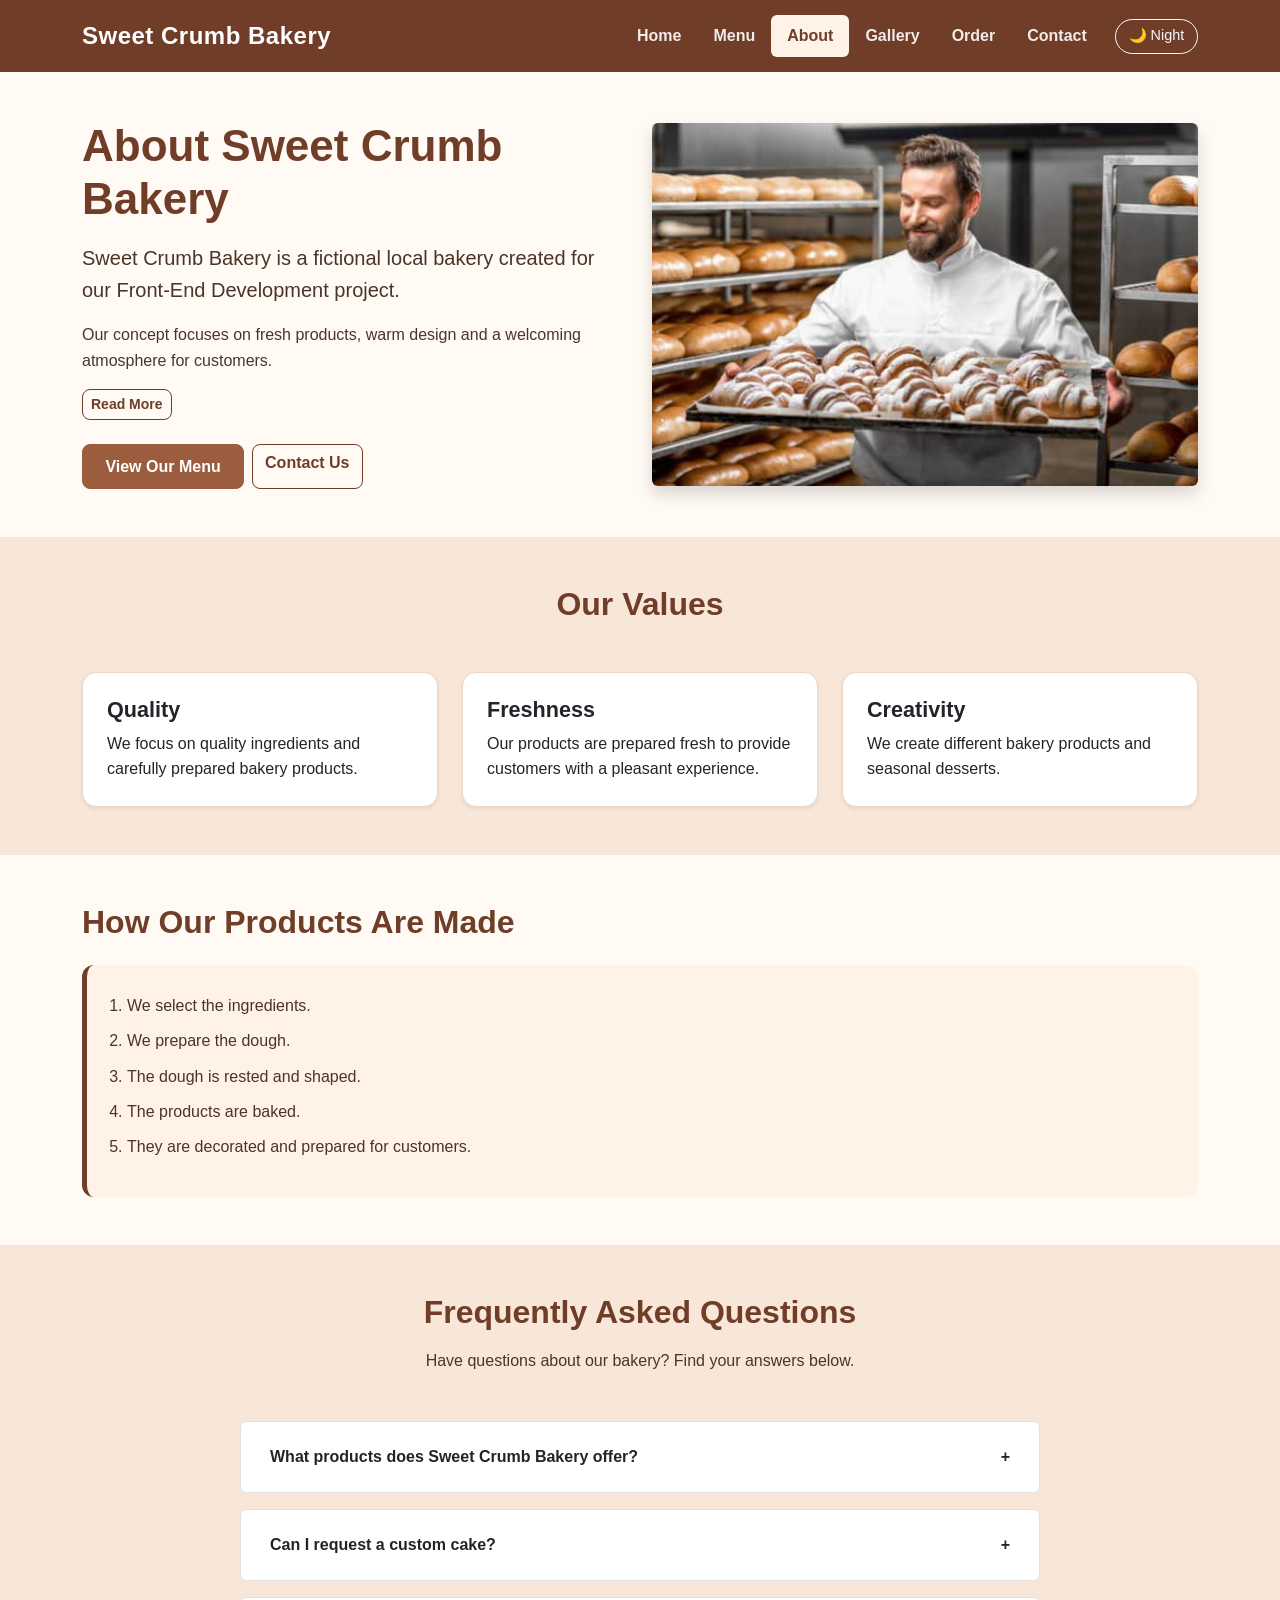
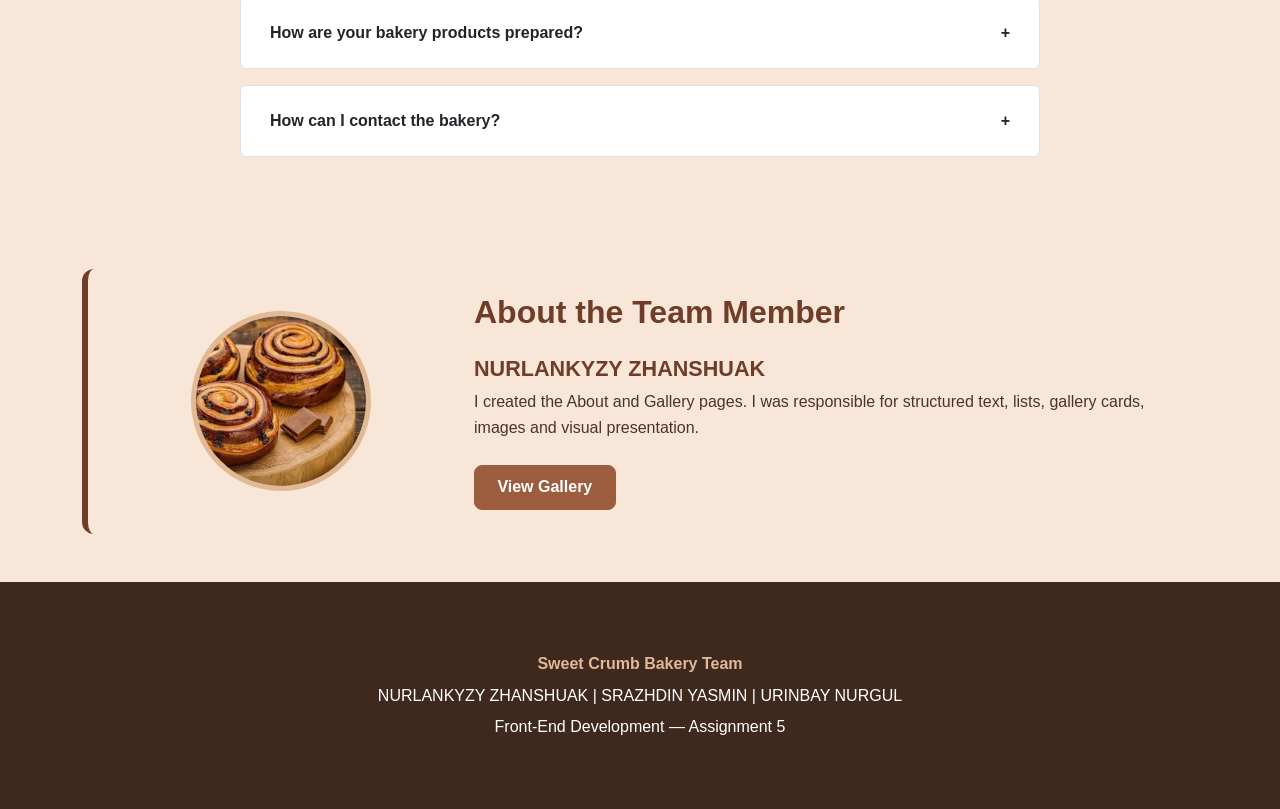
==== commit b3e06572: "Initial commit from unzipped folder" ====
--- a/about.html
+++ b/about.html
@@ -48,6 +48,9 @@
                         </li>
                         <li class="nav-item">
                             <a class="nav-link" href="contact.html">Contact</a>
+                        </li>
+                                            <li class="nav-item d-flex align-items-center">
+                            <button type="button" id="theme-toggle" class="btn btn-outline-light btn-sm">🌙 Night</button>
                         </li>
                     </ul>
                 </div>
@@ -72,7 +75,17 @@
                             Our concept focuses on fresh products, warm design
                             and a welcoming atmosphere for customers.
                         </p>
-                        <div class="mt-4 d-flex flex-wrap gap-2">
+                        <div id="extra-content">
+                            <p>
+                                Sweet Crumb Bakery started as a small family idea.
+                                We carefully select ingredients, bake every morning,
+                                and create seasonal desserts that bring people together.
+                                Our team loves experimenting with new flavours while
+                                keeping traditional recipes alive.
+                            </p>
+                        </div>
+                        <button type="button" id="read-more-btn" class="btn btn-outline-secondary btn-sm mb-3">Read More</button>
+                        <div class="mt-2 d-flex flex-wrap gap-2">
                             <a href="menu.html" class="btn btn-primary">View Our Menu</a>
                             <a href="contact.html" class="btn btn-outline-secondary">Contact Us</a>
                         </div>
@@ -146,6 +159,101 @@
             </div>
         </section>
 
+        <!-- FAQ ACCORDION -->
+        <section id="faq" class="section py-5 bg-light-section">
+            <div class="container">
+                <h2 class="text-center mb-3">Frequently Asked Questions</h2>
+                <p class="text-center mb-5">
+                    Have questions about our bakery? Find your answers below.
+                </p>
+
+                <div class="faq-list mx-auto" style="max-width: 800px;">
+
+                    <!-- Question 1 -->
+                    <div class="faq-item mb-3 p-3 bg-white rounded border">
+                        <button type="button"
+                                class="faq-question btn w-100 text-start fw-bold"
+                                aria-expanded="false"
+                                aria-controls="faq-answer-1"
+                                id="faq-question-1">
+                            What products does Sweet Crumb Bakery offer?
+                            <span class="faq-icon float-end" aria-hidden="true">+</span>
+                        </button>
+                        <div class="faq-answer"
+                             id="faq-answer-1"
+                             role="region"
+                             aria-labelledby="faq-question-1"
+                             hidden>
+                            We offer custom cakes, fresh bread, pastries,
+                            and other delicious bakery products.
+                        </div>
+                    </div>
+
+                    <!-- Question 2 -->
+                    <div class="faq-item mb-3 p-3 bg-white rounded border">
+                        <button type="button"
+                                class="faq-question btn w-100 text-start fw-bold"
+                                aria-expanded="false"
+                                aria-controls="faq-answer-2"
+                                id="faq-question-2">
+                            Can I request a custom cake?
+                            <span class="faq-icon float-end" aria-hidden="true">+</span>
+                        </button>
+                        <div class="faq-answer"
+                             id="faq-answer-2"
+                             role="region"
+                             aria-labelledby="faq-question-2"
+                             hidden>
+                            Yes! You can use our Order page to select a custom
+                            cake and describe your preferred decoration and details.
+                        </div>
+                    </div>
+
+                    <!-- Question 3 -->
+                    <div class="faq-item mb-3 p-3 bg-white rounded border">
+                        <button type="button"
+                                class="faq-question btn w-100 text-start fw-bold"
+                                aria-expanded="false"
+                                aria-controls="faq-answer-3"
+                                id="faq-question-3">
+                            How are your bakery products prepared?
+                            <span class="faq-icon float-end" aria-hidden="true">+</span>
+                        </button>
+                        <div class="faq-answer"
+                             id="faq-answer-3"
+                             role="region"
+                             aria-labelledby="faq-question-3"
+                             hidden>
+                            Our concept focuses on selecting quality ingredients,
+                            preparing the dough, baking the products, and decorating
+                            them before they are ready for customers.
+                        </div>
+                    </div>
+
+                    <!-- Question 4 -->
+                    <div class="faq-item mb-3 p-3 bg-white rounded border">
+                        <button type="button"
+                                class="faq-question btn w-100 text-start fw-bold"
+                                aria-expanded="false"
+                                aria-controls="faq-answer-4"
+                                id="faq-question-4">
+                            How can I contact the bakery?
+                            <span class="faq-icon float-end" aria-hidden="true">+</span>
+                        </button>
+                        <div class="faq-answer"
+                             id="faq-answer-4"
+                             role="region"
+                             aria-labelledby="faq-question-4"
+                             hidden>
+                            Visit our Contact page to find the contact information
+                            and send us a message using the contact form.
+                        </div>
+                    </div>
+
+                </div>
+            </div>
+        </section>
+
         <!-- ABOUT TEAM MEMBER -->
         <section class="section py-5 bg-light-section">
             <div class="container">
@@ -182,11 +290,12 @@
                 SRAZHDIN YASMIN |
                 URINBAY NURGUL
             </p>
-            <p>Front-End Development — Midterm Project</p>
+            <p>Front-End Development — Assignment 5</p>
         </div>
     </footer>
 
     <!-- Bootstrap JS -->
     <script src="https://cdn.jsdelivr.net/npm/bootstrap@5.3.3/dist/js/bootstrap.bundle.min.js"></script>
+<script src="js/script.js"></script>
 </body>
 </html>
--- a/css/style.css
+++ b/css/style.css
@@ -464,4 +464,284 @@
     .btn-group .btn {
         border-radius: 8px !important;
     }
-}+}
+/* ================================
+   JAVASCRIPT FEATURES
+   ================================ */
+
+/* Date and time */
+.date-time-box {
+    background-color: #fff3e8;
+    border: 1px solid #e2b995;
+    border-radius: 12px;
+    padding: 1.25rem;
+    color: #6f3d28;
+}
+
+/* Popup overlay */
+.contact-popup {
+    display: none;
+    position: fixed;
+    inset: 0;
+    z-index: 2000;
+    background-color: rgba(30, 20, 15, 0.65);
+    padding: 1rem;
+    align-items: center;
+    justify-content: center;
+    overflow-y: auto;
+}
+
+.contact-popup.show {
+    display: flex;
+}
+
+/* Popup content */
+.popup-content {
+    position: relative;
+    width: 100%;
+    max-width: 500px;
+    padding: 2rem;
+    background-color: #fffaf4;
+    border: 1px solid #e2b995;
+    border-radius: 14px;
+    box-shadow: 0 12px 30px rgba(0, 0, 0, 0.2);
+}
+
+/* Popup close button */
+.popup-close {
+    position: absolute;
+    top: 0.5rem;
+    right: 0.75rem;
+    border: none;
+    background: transparent;
+    color: #6f3d28;
+    font-size: 2rem;
+    line-height: 1;
+    cursor: pointer;
+}
+
+/* FAQ accordion */
+.faq-answer {
+    max-height: 0;
+    overflow: hidden;
+    opacity: 0;
+    transition: max-height 0.35s ease, opacity 0.35s ease,
+                padding 0.35s ease;
+    padding-top: 0;
+    padding-bottom: 0;
+}
+
+.faq-answer.open {
+    max-height: 300px;
+    opacity: 1;
+    padding-top: 0.75rem;
+    padding-bottom: 0.75rem;
+}
+
+/* Validation feedback */
+.validation-message {
+    color: #b02a37;
+    font-size: 0.9rem;
+    margin-top: 0.35rem;
+}
+
+.form-control.is-invalid,
+.form-select.is-invalid {
+    border-color: #b02a37;
+}
+
+/* Mobile adjustments */
+@media (max-width: 576px) {
+    .popup-content {
+        padding: 1.5rem;
+    }
+}
+
+/* Respect reduced-motion preferences */
+@media (prefers-reduced-motion: reduce) {
+    .faq-answer {
+        transition: none;
+    }
+}
+
+.faq-answer[hidden] {
+    display: none;
+}
+
+
+/* =========================================
+   ASSIGNMENT 5 - NEW FEATURES
+   ========================================= */
+
+/* Dark Theme */
+body.dark-theme {
+    background-color: #2c211c;
+    color: #f5e6d8;
+}
+
+body.dark-theme h1,
+body.dark-theme h2,
+body.dark-theme h3 {
+    color: #e2b995;
+}
+
+body.dark-theme .bg-light-section {
+    background-color: #3a2d26;
+}
+
+body.dark-theme .bakery-card,
+body.dark-theme .order-info-item,
+body.dark-theme .popup-content,
+body.dark-theme .date-time-box {
+    background-color: #3f322b;
+    border-color: #5a463c;
+    color: #f5e6d8;
+}
+
+body.dark-theme .list-box {
+    background-color: #3f322b;
+    border-left-color: #d0784c;
+}
+
+body.dark-theme .team-box {
+    background-color: #3a2d26;
+}
+
+body.dark-theme #order-form,
+body.dark-theme #contact-form {
+    background-color: #3f322b;
+    border-color: #5a463c;
+}
+
+body.dark-theme .form-control,
+body.dark-theme .form-select {
+    background-color: #2c211c;
+    border-color: #5a463c;
+    color: #f5e6d8;
+}
+
+body.dark-theme .table {
+    background-color: #3f322b;
+    color: #f5e6d8;
+}
+
+body.dark-theme .table-striped > tbody > tr:nth-of-type(odd) > * {
+    background-color: #3a2d26;
+    color: #f5e6d8;
+}
+
+body.dark-theme footer {
+    background-color: #1a1410;
+}
+
+/* Theme toggle button */
+#theme-toggle {
+    margin-left: 0.75rem;
+    font-size: 0.9rem;
+    padding: 0.35rem 0.8rem;
+    border-radius: 20px;
+    white-space: nowrap;
+}
+
+/* Star Rating */
+.rating-stars {
+    display: flex;
+    gap: 0.4rem;
+    font-size: 2rem;
+    cursor: pointer;
+    user-select: none;
+}
+
+.rating-star {
+    color: #ccc;
+    transition: color 0.2s ease, transform 0.2s ease;
+    cursor: pointer;
+}
+
+.rating-star.selected,
+.rating-star:hover {
+    color: #d0784c;
+}
+
+#rating-value {
+    font-weight: 600;
+    color: #6f3d28;
+    margin-top: 0.5rem;
+}
+
+body.dark-theme #rating-value {
+    color: #e2b995;
+}
+
+/* Product filter buttons */
+.filter-buttons {
+    display: flex;
+    flex-wrap: wrap;
+    gap: 0.5rem;
+    justify-content: center;
+    margin-bottom: 2rem;
+}
+
+.filter-buttons .btn.active {
+    background-color: #6f3d28 !important;
+    border-color: #6f3d28 !important;
+    color: #fff !important;
+}
+
+/* Availability badges */
+.badge.available {
+    background-color: #28a745;
+    color: #fff;
+    width: fit-content;
+}
+
+.badge.unavailable {
+    background-color: #6c757d;
+    color: #fff;
+    width: fit-content;
+}
+
+/* Greeting box */
+.greeting-box {
+    background-color: #fff3e8;
+    border: 1px solid #e2b995;
+    border-radius: 12px;
+    padding: 1.5rem;
+    margin-bottom: 1.5rem;
+}
+
+body.dark-theme .greeting-box {
+    background-color: #3f322b;
+    border-color: #5a463c;
+}
+
+/* Read more content */
+#extra-content {
+    display: none;
+    margin-top: 1rem;
+}
+
+/* Animation helpers */
+.bakery-card,
+.order-info-item,
+.rating-star {
+    transition: transform 0.3s ease, box-shadow 0.3s ease, color 0.2s ease;
+}
+
+/* Focus styles for keyboard navigation */
+.navbar-nav .nav-link:focus {
+    outline: 2px solid #d0784c;
+    outline-offset: 2px;
+}
+
+/* Responsive adjustments for new features */
+@media (max-width: 576px) {
+    .rating-stars {
+        font-size: 1.6rem;
+    }
+
+    .filter-buttons {
+        flex-direction: column;
+        align-items: stretch;
+    }
+}
